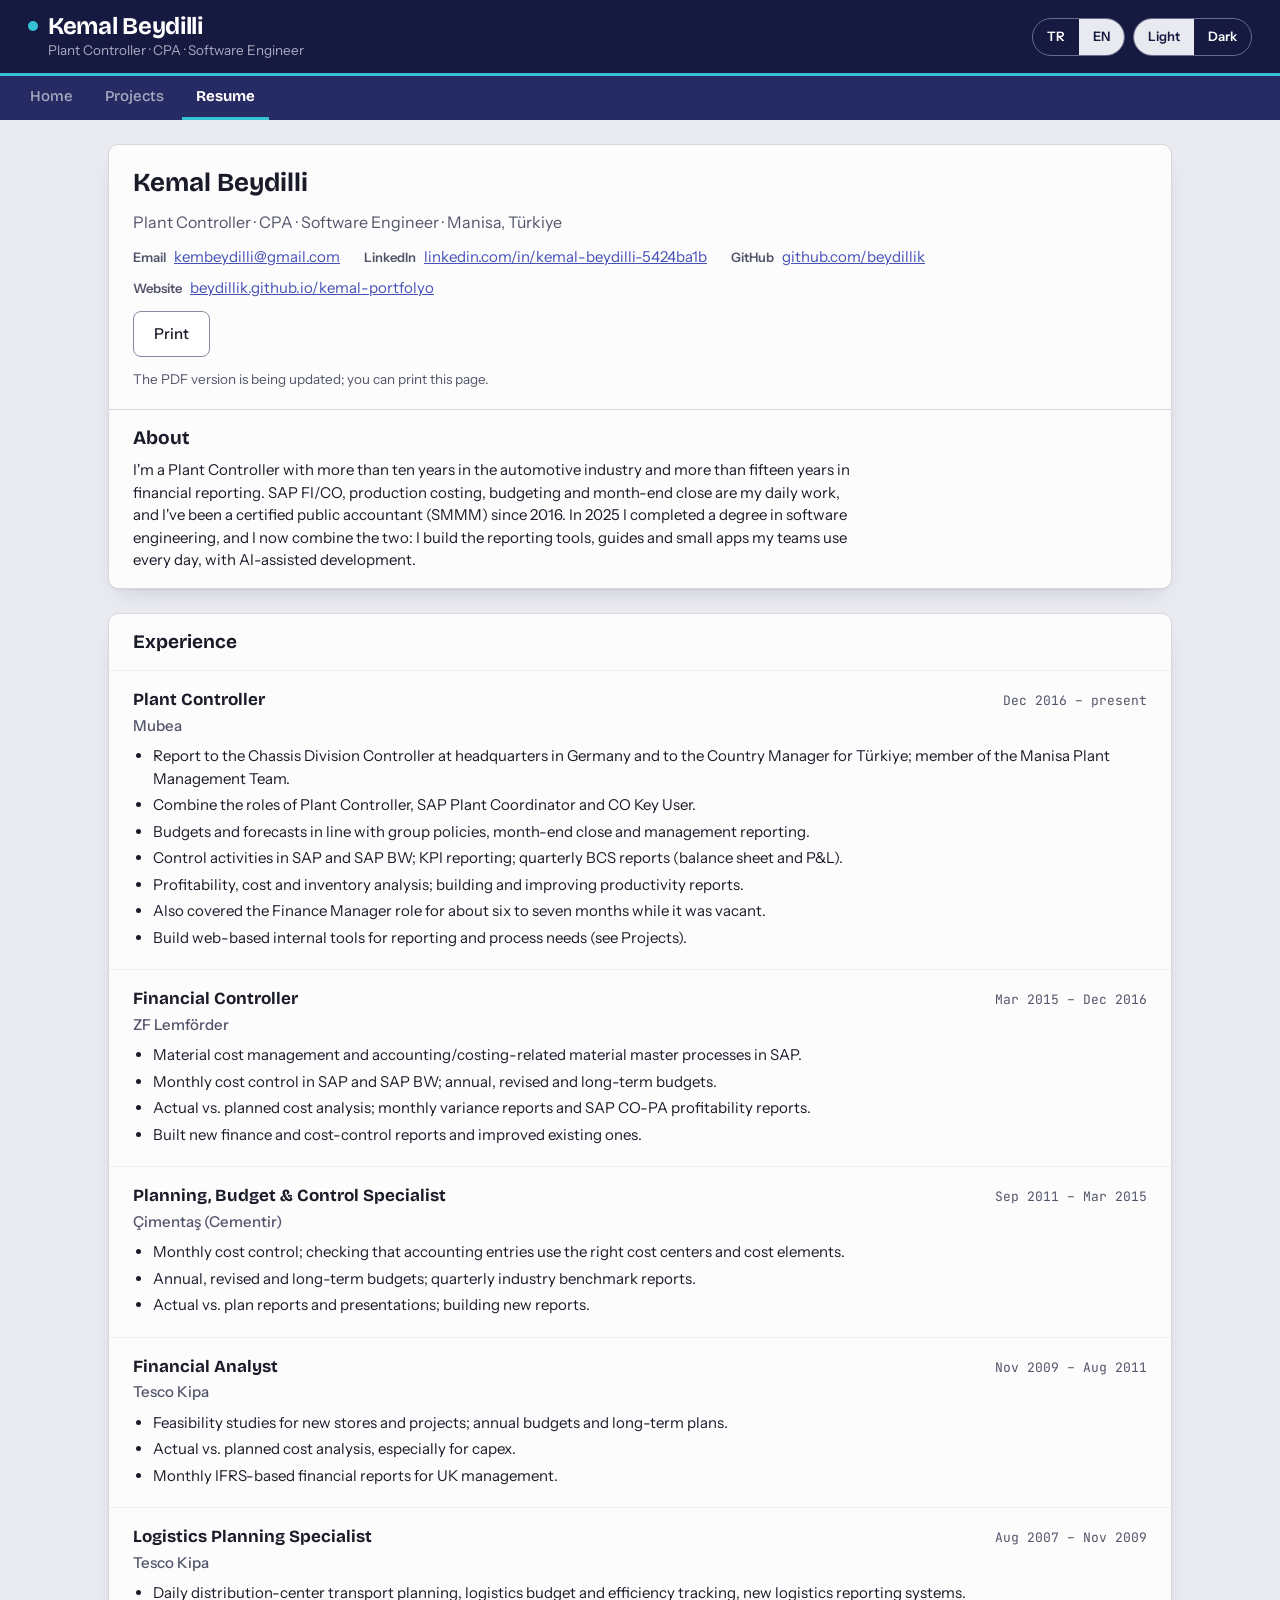
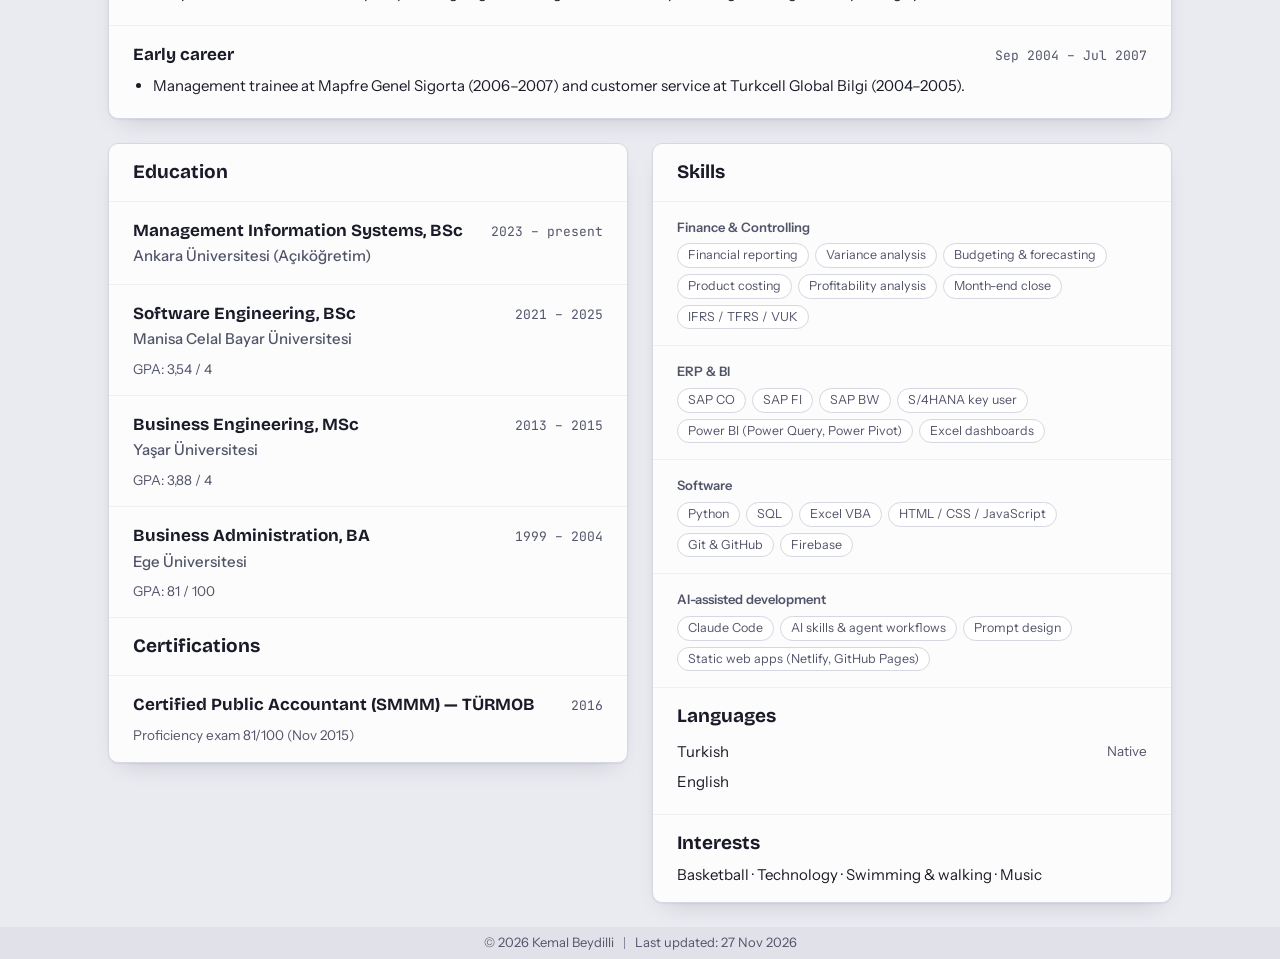
==== ozgecmis.html @ 3cb9cb47 "Varsayılan EN + açık görünüm, özgeçmişe site adresi, Résumé → Resume Co-Authored-By: Claude Opus 5.5" ====
<!doctype html>
<!-- Bant düzeni: tanitim. Palet indigo (AGENTS.md). İçerik data/*.json'dan js/site.js ile gelir; buraya içerik yazılmaz. -->
<html lang="tr" data-palet="indigo">
<head>
<meta charset="utf-8">
<meta name="viewport" content="width=device-width,initial-scale=1">
<title>Kemal Beydilli</title>
<link rel="preconnect" href="https://fonts.googleapis.com">
<link rel="stylesheet" href="https://fonts.googleapis.com/css2?family=Bricolage+Grotesque:wght@500;700&family=Instrument+Sans:wght@400;500;600&family=JetBrains+Mono:wght@400;500&display=swap">
<link rel="stylesheet" href="bant-tema.css">
<link rel="stylesheet" href="bant-temel.css">
<script src="bant-tema.js"></script>
<script>/* Varsayılan açık görünüm: kullanıcı Açık/Koyu seçmediyse sistemin koyu ayarı uygulanmaz (bant-tema.js değiştirilmeden). */
(function(){function acik(){try{if(localStorage.getItem("bant-gorunum"))return}catch(e){}if(window.Bant&&Bant.tema)Bant.tema.uygula(null,"acik")}acik();document.addEventListener("DOMContentLoaded",acik)})();</script>
<script src="js/site.js" defer></script>
<style>
/* Ortak: genişlik, tarih, teknoloji etiketi. Renk yalnızca var(--…) ile. */
.govde{max-width:1120px;margin:0 auto}
.tarih{font-family:var(--font-mono);font-size:13px;color:var(--ink-2);font-variant-numeric:tabular-nums;white-space:nowrap}
.teknoloji{list-style:none;margin:0;padding:0;display:flex;flex-wrap:wrap;gap:6px}
.teknoloji li{font-size:12.5px;padding:2px 10px;border:1px solid var(--line);border-radius:var(--radius-pill);background:var(--box);color:var(--ink-2)}
.bolum-baslik{margin:0;font-family:var(--font-display);font-weight:700;font-size:22px}
.metin{margin:var(--space-2) 0 0;max-width:72ch}
.not{margin:0;font-size:13.5px;color:var(--ink-2)}
#ozgecmis{display:grid;gap:var(--space-5)}
.unvan{margin:0;color:var(--ink-2);font-size:16px}
.is-bas{display:flex;justify-content:space-between;align-items:baseline;gap:var(--space-3);flex-wrap:wrap}
.is h3{margin:0;font-family:var(--font-display);font-weight:700;font-size:17px}
.sirket{margin:2px 0 0;color:var(--ink-2);font-weight:500}
.maddeler{margin:var(--space-2) 0 0;padding-left:20px}
.maddeler li{margin:4px 0}
.is .not{margin-top:var(--space-2)}
.iki-sutun{display:grid;grid-template-columns:repeat(auto-fit,minmax(320px,1fr));gap:var(--space-5);align-items:start}
.iletisim{list-style:none;margin:0;padding:0;display:flex;flex-wrap:wrap;gap:var(--space-2) var(--space-5)}
.iletisim li{display:flex;gap:var(--space-2);align-items:baseline;overflow-wrap:anywhere;min-width:0}
.iletisim .etiket{margin:0}
.zaman{list-style:none;margin:var(--space-2) 0 0;padding:0}
.zaman li{display:flex;justify-content:space-between;gap:var(--space-3);padding:4px 0}
@media (max-width:640px){.iki-sutun{grid-template-columns:1fr}}
@media print{
  .band,.bar,.alt-bant,.eylem,.pdf-not{display:none}
  body{background:var(--card)}
  .govde{padding:0;max-width:none}
  .kart{box-shadow:none;border:0;break-inside:auto}
  .is{break-inside:avoid}
  .iki-sutun{grid-template-columns:1fr 1fr}
  a{color:var(--ink);text-decoration:none}
}
</style>
</head>
<body data-sayfa="ozgecmis">
<header class="band">
  <div><p class="band-ad"><span class="band-nokta"></span><span id="band-ad">Kemal Beydilli</span></p><p class="band-alt" id="band-alt"></p></div>
  <div class="bant-tema" data-bant-tema>
    <div class="bt-seg bt-gor" id="dil-secici" role="group" aria-label="Dil"><button type="button" data-dil="tr" aria-pressed="false">TR</button><button type="button" data-dil="en" aria-pressed="false">EN</button></div>
  </div>
</header>
<nav class="bar" aria-label="Bölümler"><a href="index.html" data-i18n="nav_ana"></a><a href="projeler.html" data-i18n="nav_projeler"></a><a href="ozgecmis.html" aria-current="page" data-i18n="nav_ozgecmis"></a></nav>
<main class="govde">
<noscript><div class="kart kart-bolum"><p>JavaScript is required to show this site. / Bu siteyi göstermek için JavaScript gerekir.</p></div></noscript>
<div id="ozgecmis"></div>
</main>
<footer class="alt-bant" id="alt-bant"></footer>
</body>
</html>
---- bant-tema.css ----
/* bant-tema.css — Bant tasarım sistemi, 10 palet × açık/koyu. Üretilmiş dosya: değerleri tokens.json'dan gelir, elle değiştirme.
 Kullanım: <html data-palet="grafit"> ; görünüm data-theme="acik|koyu" (bant-tema.js yönetir). */
:root{--space-1:4px;--space-2:8px;--space-3:12px;--space-4:16px;--space-5:24px;--space-6:28px;--radius-sm:8px;--radius-md:10px;--radius-pill:999px;--band-h:76px;--bar-h:44px;--footer-h:32px;--control-h:46px;--font-display:"Bricolage Grotesque", "Arial Narrow", sans-serif;--font-sans:"Instrument Sans", "Segoe UI", sans-serif;--font-mono:"JetBrains Mono", Consolas, monospace}
/* Petrol · Açık */
[data-palet="petrol"],:root{--band:#10262b;--band-2:#17363d;--band-ink:#ffffff;--band-ink-2:#b9d3d7;--band-line:#5c7e84;--band-on:#e4eeee;--accent:#e8704a;--paper:#edf1f1;--card:#fbfcfc;--box:#ffffff;--code-bg:#f3f6f6;--line:#d3dcdc;--line-2:#e6ecec;--line-3:#899596;--ink:#152124;--ink-2:#4f5f63;--fill:#17515b;--on-fill:#ffffff;--code-ink:#17515b;--link:#177888;--tint:#e1eaea;--selected:#e3eeef;--footer:#e2e8e8;--bad:#a93a1b;--bad-bg:#fbe7de;--ok:#1f7a54;--ok-bg:#e0f2ea;--chart-1:#00969a;--chart-2:#d15227;--chart-3:#284eb5;--chart-4:#c79600;--chart-5:#9c3b96;--shadow-card:0 1px 2px rgba(16,38,43,0.06), 0 10px 24px -14px rgba(16,38,43,0.25);color-scheme:light}
/* Petrol · Koyu */
[data-palet="petrol"][data-theme="koyu"],:root:not([data-palet])[data-theme="koyu"]{--band:#10262b;--band-2:#17363d;--band-ink:#ffffff;--band-ink-2:#b9d3d7;--band-line:#5c7e84;--band-on:#e4eeee;--accent:#e8704a;--paper:#081215;--card:#101d21;--box:#172a2f;--code-bg:#0c171a;--line:#25393f;--line-2:#1c2e33;--line-3:#5c757c;--ink:#e6eeee;--ink-2:#9fb1b5;--fill:#1f6f7c;--on-fill:#ffffff;--code-ink:#8fd3de;--link:#6cc5d3;--tint:#1a3035;--selected:#18323a;--footer:#0c181b;--bad:#f0957a;--bad-bg:rgba(240,149,122,0.16);--ok:#5cc596;--ok-bg:rgba(92,197,150,0.16);--chart-1:#0098a4;--chart-2:#db633c;--chart-3:#456ed1;--chart-4:#b88a00;--chart-5:#ad51a7;--shadow-card:none;color-scheme:dark}
/* Mavi · Açık */
[data-palet="mavi"]{--band:#0d2c47;--band-2:#134a73;--band-ink:#ffffff;--band-ink-2:#bcd3e6;--band-line:#5e86a6;--band-on:#e3ecf5;--accent:#e8704a;--paper:#eaeef3;--card:#fbfcfd;--box:#ffffff;--code-bg:#f1f4f8;--line:#d5dce5;--line-2:#edf0f4;--line-3:#89949f;--ink:#16212c;--ink-2:#51606f;--fill:#0f4670;--on-fill:#ffffff;--code-ink:#0f4670;--link:#1c6fa6;--tint:#e3eaf2;--selected:#e4eef7;--footer:#e1e6ec;--bad:#a93a1b;--bad-bg:#fbe7de;--ok:#1f7a54;--ok-bg:#e0f2ea;--chart-1:#0060a6;--chart-2:#902a00;--chart-3:#9d6fe3;--chart-4:#9a7300;--chart-5:#d773d0;--shadow-card:0 1px 2px rgba(13,44,71,0.06), 0 10px 24px -14px rgba(13,44,71,0.25);color-scheme:light}
/* Mavi · Koyu */
[data-palet="mavi"][data-theme="koyu"]{--band:#0d2c47;--band-2:#134a73;--band-ink:#ffffff;--band-ink-2:#bcd3e6;--band-line:#5e86a6;--band-on:#e3ecf5;--accent:#e8704a;--paper:#070d18;--card:#101a2b;--box:#182740;--code-bg:#0b1422;--line:#223349;--line-2:#1a283b;--line-3:#5e738f;--ink:#e8edf5;--ink-2:#a3b1c2;--fill:#1f6397;--on-fill:#ffffff;--code-ink:#9cc8ee;--link:#7dbdeb;--tint:#1b2b42;--selected:#1c3150;--footer:#0b1320;--bad:#f0957a;--bad-bg:rgba(240,149,122,0.16);--ok:#5cc596;--ok-bg:rgba(92,197,150,0.16);--chart-1:#1a83db;--chart-2:#db633c;--chart-3:#8459c3;--chart-4:#856300;--chart-5:#ca6dc3;--shadow-card:none;color-scheme:dark}
/* Grafit · Açık */
[data-palet="grafit"]{--band:#1c2024;--band-2:#292f34;--band-ink:#ffffff;--band-ink-2:#c5cacf;--band-line:#6e757b;--band-on:#e6e8ea;--accent:#d4a23a;--paper:#eff0f1;--card:#fcfcfc;--box:#ffffff;--code-bg:#f5f5f6;--line:#d8dadc;--line-2:#e9ebec;--line-3:#909295;--ink:#1d1f21;--ink-2:#595c5f;--fill:#3f4a54;--on-fill:#ffffff;--code-ink:#374b5d;--link:#586c80;--tint:#e6e8ea;--selected:#e9ecee;--footer:#e5e7e8;--bad:#a93a1b;--bad-bg:#fbe7de;--ok:#1f7a54;--ok-bg:#e0f2ea;--chart-1:#0051a0;--chart-2:#b48300;--chart-3:#753ba8;--chart-4:#00b7a8;--chart-5:#af4da9;--shadow-card:0 1px 2px rgba(28,32,36,0.06), 0 10px 24px -14px rgba(28,32,36,0.25);color-scheme:light}
/* Grafit · Koyu */
[data-palet="grafit"][data-theme="koyu"]{--band:#1c2024;--band-2:#292f34;--band-ink:#ffffff;--band-ink-2:#c5cacf;--band-line:#6e757b;--band-on:#e6e8ea;--accent:#d4a23a;--paper:#0e1012;--card:#181b1e;--box:#23272b;--code-bg:#131517;--line:#32363a;--line-2:#282b2f;--line-3:#6c7176;--ink:#ebecee;--ink-2:#aaaeb1;--fill:#5a6570;--on-fill:#ffffff;--code-ink:#b2c9df;--link:#a2b8ce;--tint:#282d31;--selected:#292e33;--footer:#141618;--bad:#f0957a;--bad-bg:rgba(240,149,122,0.16);--ok:#5cc596;--ok-bg:rgba(92,197,150,0.16);--chart-1:#408dea;--chart-2:#966c00;--chart-3:#9763cc;--chart-4:#00ac9f;--chart-5:#993f94;--shadow-card:none;color-scheme:dark}
/* Zeytin · Açık */
[data-palet="zeytin"]{--band:#232b1c;--band-2:#303b26;--band-ink:#ffffff;--band-ink-2:#cfd9c6;--band-line:#76836b;--band-on:#f1f5ee;--accent:#d9893b;--paper:#eff1ee;--card:#fcfcfb;--box:#ffffff;--code-bg:#f5f6f4;--line:#d8dbd5;--line-2:#e9ece7;--line-3:#8f948c;--ink:#1c2118;--ink-2:#585e52;--fill:#3d4f2d;--on-fill:#ffffff;--code-ink:#3d4f2d;--link:#58743e;--tint:#e6e9e3;--selected:#e9ede5;--footer:#e5e8e3;--bad:#a93a1b;--bad-bg:#fbe7de;--ok:#1f7a54;--ok-bg:#e0f2ea;--chart-1:#405e00;--chart-2:#b16500;--chart-3:#005bb4;--chart-4:#c360bc;--chart-5:#00b7a8;--shadow-card:0 1px 2px rgba(35,43,28,0.06), 0 10px 24px -14px rgba(35,43,28,0.25);color-scheme:light}
/* Zeytin · Koyu */
[data-palet="zeytin"][data-theme="koyu"]{--band:#232b1c;--band-2:#303b26;--band-ink:#ffffff;--band-ink-2:#cfd9c6;--band-line:#76836b;--band-on:#f1f5ee;--accent:#d9893b;--paper:#0e120a;--card:#181d13;--box:#22291c;--code-bg:#12170f;--line:#31382a;--line-2:#262d21;--line-3:#697361;--ink:#eaede8;--ink-2:#a9b0a3;--fill:#546c3e;--on-fill:#ffffff;--code-ink:#b6d0a1;--link:#a2c187;--tint:#272f20;--selected:#28311f;--footer:#13180f;--bad:#f0957a;--bad-bg:rgba(240,149,122,0.16);--ok:#5cc596;--ok-bg:rgba(92,197,150,0.16);--chart-1:#6f9d17;--chart-2:#995600;--chart-3:#3280dd;--chart-4:#a64ba0;--chart-5:#00ac9f;--shadow-card:none;color-scheme:dark}
/* Mürdüm · Açık */
[data-palet="murdum"]{--band:#2b1e33;--band-2:#3b2c45;--band-ink:#ffffff;--band-ink-2:#d8cae1;--band-line:#83718f;--band-on:#f1ecf5;--accent:#3fb8a4;--paper:#f1eff3;--card:#fcfcfc;--box:#ffffff;--code-bg:#f6f5f7;--line:#ddd8e0;--line-2:#ece9ef;--line-3:#968f9b;--ink:#221c26;--ink-2:#615867;--fill:#563c66;--on-fill:#ffffff;--code-ink:#563c66;--link:#7e5696;--tint:#ebe6ee;--selected:#efe9f3;--footer:#e8e5eb;--bad:#a93a1b;--bad-bg:#fbe7de;--ok:#1f7a54;--ok-bg:#e0f2ea;--chart-1:#833ea7;--chart-2:#00b19b;--chart-3:#b36300;--chart-4:#0053a5;--chart-5:#b08000;--shadow-card:0 1px 2px rgba(43,30,51,0.06), 0 10px 24px -14px rgba(43,30,51,0.25);color-scheme:light}
/* Mürdüm · Koyu */
[data-palet="murdum"][data-theme="koyu"]{--band:#2b1e33;--band-2:#3b2c45;--band-ink:#ffffff;--band-ink-2:#d8cae1;--band-line:#83718f;--band-on:#f1ecf5;--accent:#3fb8a4;--paper:#130e17;--card:#1f1723;--box:#2c2232;--code-bg:#18121c;--line:#3b3042;--line-2:#302636;--line-3:#796b81;--ink:#efeaf1;--ink-2:#b3a9ba;--fill:#76528b;--on-fill:#ffffff;--code-ink:#d9b6ef;--link:#cda1e8;--tint:#322739;--selected:#35273e;--footer:#19131d;--bad:#f0957a;--bad-bg:rgba(240,149,122,0.16);--ok:#5cc596;--ok-bg:rgba(92,197,150,0.16);--chart-1:#a05fc4;--chart-2:#00ad98;--chart-3:#9e5700;--chart-4:#408dea;--chart-5:#9a6f00;--shadow-card:none;color-scheme:dark}
/* Çelik · Açık */
[data-palet="celik"]{--band:#1a242c;--band-2:#2b3a46;--band-ink:#ffffff;--band-ink-2:#aab0b5;--band-line:#6b757e;--band-on:#eaebec;--accent:#f07a2a;--paper:#ebeeef;--card:#fcfcfc;--box:#ffffff;--code-bg:#f5f6f6;--line:#d8dcdf;--line-2:#f0f1f2;--line-3:#899299;--ink:#1c2226;--ink-2:#566066;--fill:#34505f;--on-fill:#ffffff;--code-ink:#34505f;--link:#2f6c8c;--tint:#e5e9eb;--selected:#eaeef1;--footer:#e1e5e7;--bad:#a93a1b;--bad-bg:#fbe7de;--ok:#1f7a54;--ok-bg:#e0f2ea;--chart-1:#2f6c8c;--chart-2:#e27327;--chart-3:#9c3b96;--chart-4:#405e00;--chart-5:#284eb5;--shadow-card:0 1px 2px rgba(26,36,44,0.06), 0 10px 24px -14px rgba(26,36,44,0.25);color-scheme:light}
/* Çelik · Koyu */
[data-palet="celik"][data-theme="koyu"]{--band:#1a242c;--band-2:#2b3a46;--band-ink:#ffffff;--band-ink-2:#aab0b5;--band-line:#6b757e;--band-on:#eaebec;--accent:#f07a2a;--paper:#0c1013;--card:#171e23;--box:#242d33;--code-bg:#11161a;--line:#323c43;--line-2:#242d32;--line-3:#5f6b73;--ink:#ebeef0;--ink-2:#9ba5ab;--fill:#325b71;--on-fill:#ffffff;--code-ink:#a1bdcb;--link:#82a7ba;--tint:#272f35;--selected:#34424b;--footer:#101519;--bad:#f0957a;--bad-bg:rgba(240,149,122,0.16);--ok:#5cc596;--ok-bg:rgba(92,197,150,0.16);--chart-1:#82a7ba;--chart-2:#f07a2a;--chart-3:#ad51a7;--chart-4:#6f9d17;--chart-5:#456ed1;--shadow-card:none;color-scheme:dark}
/* Bordo · Açık */
[data-palet="bordo"]{--band:#2e0f19;--band-2:#4e1c2b;--band-ink:#ffffff;--band-ink-2:#b8a4aa;--band-line:#83606b;--band-on:#ede8ea;--accent:#d6a845;--paper:#f0ebec;--card:#fcfcfc;--box:#ffffff;--code-bg:#f7f5f5;--line:#dfd7d9;--line-2:#f2f0f0;--line-3:#9d8b8f;--ink:#271c1e;--ink-2:#68555a;--fill:#6b2338;--on-fill:#ffffff;--code-ink:#6b2338;--link:#9a3150;--tint:#ece5e6;--selected:#f1e9eb;--footer:#e8e1e3;--bad:#a93a1b;--bad-bg:#fbe7de;--ok:#1f7a54;--ok-bg:#e0f2ea;--chart-1:#9a3150;--chart-2:#b48d3a;--chart-3:#284eb5;--chart-4:#9c3b96;--chart-5:#00969a;--shadow-card:0 1px 2px rgba(46,15,25,0.06), 0 10px 24px -14px rgba(46,15,25,0.25);color-scheme:light}
/* Bordo · Koyu */
[data-palet="bordo"][data-theme="koyu"]{--band:#2e0f19;--band-2:#4e1c2b;--band-ink:#ffffff;--band-ink-2:#b8a4aa;--band-line:#83606b;--band-on:#ede8ea;--accent:#d6a845;--paper:#140b0d;--card:#25161a;--box:#352126;--code-bg:#1b1013;--line:#453035;--line-2:#342227;--line-3:#796065;--ink:#f0eaec;--ink-2:#ae989e;--fill:#7e2942;--on-fill:#ffffff;--code-ink:#d2a2b0;--link:#c28396;--tint:#372429;--selected:#4f3138;--footer:#1a0f11;--bad:#f0957a;--bad-bg:rgba(240,149,122,0.16);--ok:#5cc596;--ok-bg:rgba(92,197,150,0.16);--chart-1:#c28396;--chart-2:#d6a845;--chart-3:#456ed1;--chart-4:#ad51a7;--chart-5:#0098a4;--shadow-card:none;color-scheme:dark}
/* Orman · Açık */
[data-palet="orman"]{--band:#0d2620;--band-2:#163d33;--band-ink:#ffffff;--band-ink-2:#a2b1ad;--band-line:#5c7770;--band-on:#e8eceb;--accent:#dd8f55;--paper:#ebefee;--card:#fcfcfc;--box:#ffffff;--code-bg:#f5f7f6;--line:#d8dfdd;--line-2:#f0f2f1;--line-3:#869691;--ink:#1c2623;--ink-2:#566761;--fill:#1d5a4a;--on-fill:#ffffff;--code-ink:#1d5a4a;--link:#1f7a62;--tint:#e5ebe9;--selected:#e9f1ee;--footer:#e1e7e5;--bad:#a93a1b;--bad-bg:#fbe7de;--ok:#1f7a54;--ok-bg:#e0f2ea;--chart-1:#1f7a62;--chart-2:#c7814c;--chart-3:#284eb5;--chart-4:#9c3b96;--chart-5:#405e00;--shadow-card:0 1px 2px rgba(13,38,32,0.06), 0 10px 24px -14px rgba(13,38,32,0.25);color-scheme:light}
/* Orman · Koyu */
[data-palet="orman"][data-theme="koyu"]{--band:#0d2620;--band-2:#163d33;--band-ink:#ffffff;--band-ink-2:#a2b1ad;--band-line:#5c7770;--band-on:#e8eceb;--accent:#dd8f55;--paper:#0a1411;--card:#152620;--box:#20362f;--code-bg:#101c18;--line:#2f463e;--line-2:#22352f;--line-3:#58746b;--ink:#eaf0ee;--ink-2:#98afa7;--fill:#1e6754;--on-fill:#ffffff;--code-ink:#9ac3b8;--link:#79afa1;--tint:#243831;--selected:#305045;--footer:#0e1b16;--bad:#f0957a;--bad-bg:rgba(240,149,122,0.16);--ok:#5cc596;--ok-bg:rgba(92,197,150,0.16);--chart-1:#79afa1;--chart-2:#dd8f55;--chart-3:#456ed1;--chart-4:#ad51a7;--chart-5:#6f9d17;--shadow-card:none;color-scheme:dark}
/* İndigo · Açık */
[data-palet="indigo"]{--band:#161a40;--band-2:#262c63;--band-ink:#ffffff;--band-ink-2:#a8abc1;--band-line:#676b92;--band-on:#e9eaef;--accent:#36c2d4;--paper:#eaebf0;--card:#fcfcfc;--box:#ffffff;--code-bg:#f5f5f7;--line:#d6d7e0;--line-2:#eff0f3;--line-3:#888b9f;--ink:#1a1b28;--ink-2:#52556a;--fill:#343c8a;--on-fill:#ffffff;--code-ink:#343c8a;--link:#4651b8;--tint:#e4e4ed;--selected:#e8e9f2;--footer:#e0e1e9;--bad:#a93a1b;--bad-bg:#fbe7de;--ok:#1f7a54;--ok-bg:#e0f2ea;--chart-1:#4651b8;--chart-2:#2c9fae;--chart-3:#b78a00;--chart-4:#9c3b96;--chart-5:#d15227;--shadow-card:0 1px 2px rgba(22,26,64,0.06), 0 10px 24px -14px rgba(22,26,64,0.25);color-scheme:light}
/* İndigo · Koyu */
[data-palet="indigo"][data-theme="koyu"]{--band:#161a40;--band-2:#262c63;--band-ink:#ffffff;--band-ink-2:#a8abc1;--band-line:#676b92;--band-on:#e9eaef;--accent:#36c2d4;--paper:#090a16;--card:#131528;--box:#1e2039;--code-bg:#0e101d;--line:#2c2f49;--line-2:#1f2237;--line-3:#5e6280;--ink:#e9eaf1;--ink-2:#9598b2;--fill:#3b449c;--on-fill:#ffffff;--code-ink:#acb1df;--link:#9097d4;--tint:#21243b;--selected:#2c3054;--footer:#0d0e1c;--bad:#f0957a;--bad-bg:rgba(240,149,122,0.16);--ok:#5cc596;--ok-bg:rgba(92,197,150,0.16);--chart-1:#9097d4;--chart-2:#36c2d4;--chart-3:#b88a00;--chart-4:#ad51a7;--chart-5:#6f9d17;--shadow-card:none;color-scheme:dark}
/* Toprak · Açık */
[data-palet="toprak"]{--band:#2a1d15;--band-2:#45311f;--band-ink:#ffffff;--band-ink-2:#b5ada5;--band-line:#7d6f62;--band-on:#eceae9;--accent:#4fb3a3;--paper:#f0edeb;--card:#fcfcfc;--box:#ffffff;--code-bg:#f7f6f5;--line:#dfdbd7;--line-2:#f2f1f0;--line-3:#9a9088;--ink:#27211c;--ink-2:#685e55;--fill:#6a4a30;--on-fill:#ffffff;--code-ink:#6a4a30;--link:#8a5a32;--tint:#ece8e5;--selected:#f1ede9;--footer:#e8e4e1;--bad:#a93a1b;--bad-bg:#fbe7de;--ok:#1f7a54;--ok-bg:#e0f2ea;--chart-1:#8a5a32;--chart-2:#47a193;--chart-3:#284eb5;--chart-4:#9c3b96;--chart-5:#405e00;--shadow-card:0 1px 2px rgba(42,29,21,0.06), 0 10px 24px -14px rgba(42,29,21,0.25);color-scheme:light}
/* Toprak · Koyu */
[data-palet="toprak"][data-theme="koyu"]{--band:#2a1d15;--band-2:#45311f;--band-ink:#ffffff;--band-ink-2:#b5ada5;--band-line:#7d6f62;--band-on:#eceae9;--accent:#4fb3a3;--paper:#130f0b;--card:#241d17;--box:#342b23;--code-bg:#1a1511;--line:#443a32;--line-2:#332b24;--line-3:#74685e;--ink:#f0edea;--ink-2:#aca39a;--fill:#775031;--on-fill:#ffffff;--code-ink:#cab5a3;--link:#b99c84;--tint:#362d26;--selected:#4c3f33;--footer:#19140f;--bad:#f0957a;--bad-bg:rgba(240,149,122,0.16);--ok:#5cc596;--ok-bg:rgba(92,197,150,0.16);--chart-1:#b99c84;--chart-2:#4fb3a3;--chart-3:#456ed1;--chart-4:#ad51a7;--chart-5:#6f9d17;--shadow-card:none;color-scheme:dark}
/* TemaSecici: bandın sağındaki hap düğmeler */
.bant-tema{display:flex;align-items:center;gap:var(--space-2,8px);flex-wrap:wrap}
.bant-tema .bt-seg{display:flex;align-items:center;border:1px solid var(--band-line);border-radius:var(--radius-pill,999px);overflow:hidden}
.bant-tema button{font:inherit;cursor:pointer;margin:0;border:0;background:transparent;color:var(--band-ink)}
.bant-tema .bt-gor button{min-height:36px;padding:0 14px;font-size:13px;font-weight:600}
.bant-tema .bt-gor button[aria-pressed="true"]{background:var(--band-on);color:var(--band)}
.bant-tema .bt-pal{padding:0 4px}
.bant-tema .bt-pal button{width:32px;height:36px;display:grid;place-items:center;padding:0}
.bant-tema .bt-pal button span{width:16px;height:16px;border-radius:50%;box-shadow:0 0 0 2px transparent;transition:box-shadow .12s}
.bant-tema .bt-pal button[aria-checked="true"] span{box-shadow:0 0 0 2px var(--band),0 0 0 4px var(--band-ink)}
.bant-tema button:focus-visible{outline:2px solid var(--band-ink);outline-offset:-3px;border-radius:999px}
@media (max-width:560px){.bant-tema .bt-gor button{padding:0 10px}.bant-tema .bt-pal button{width:28px}}
@media (prefers-reduced-motion:reduce){.bant-tema .bt-pal button span{transition:none}}
---- bant-temel.css ----
/* bant-temel.css — Bant iskeleti ve ortak bileşenler. Renkler bant-tema.css'ten gelir; burada sabit renk yok. */
*,*::before,*::after{box-sizing:border-box}
html,body{margin:0}
body{background:var(--paper);color:var(--ink);font-family:var(--font-sans);font-size:15px;line-height:1.5;min-height:100vh;display:flex;flex-direction:column}
button,input,select,textarea{font:inherit;color:inherit}
a{color:var(--link)}
:focus-visible{outline:2px solid var(--link);outline-offset:2px}

/* Üst bant */
.band{min-height:var(--band-h);display:flex;align-items:center;justify-content:space-between;gap:var(--space-4);flex-wrap:wrap;padding:10px var(--space-6);background:var(--band);border-bottom:3px solid var(--accent);color:var(--band-ink)}
.band-ad{display:flex;align-items:center;gap:10px;margin:0;font-family:var(--font-display);font-weight:700;font-size:24px;line-height:1.15;letter-spacing:-.3px}
.band-nokta{width:10px;height:10px;border-radius:50%;background:var(--accent);flex:none}
.band-alt{margin:0;font-size:13.5px;color:var(--band-ink-2);padding-left:20px}

/* Bölüm çubuğu */
.bar{min-height:var(--bar-h);display:flex;gap:var(--space-1);padding:0 var(--space-4);background:var(--band-2);font-family:var(--font-display);font-weight:500;overflow-x:auto}
.bar a,.bar button{display:flex;align-items:center;padding:0 14px;color:var(--band-ink-2);text-decoration:none;background:none;border:0;border-bottom:3px solid transparent;cursor:pointer;white-space:nowrap}
.bar [aria-current="page"],.bar [aria-selected="true"]{color:var(--band-ink);font-weight:700;border-bottom-color:var(--accent)}
.bar :focus-visible{outline-color:var(--band-ink);outline-offset:-4px}

/* Gövde ve alt bant */
.govde{flex:1;width:100%;padding:var(--space-5) var(--space-6);display:grid;gap:var(--space-5);align-content:start}
.alt-bant{min-height:var(--footer-h);display:flex;align-items:center;justify-content:center;gap:10px;flex-wrap:wrap;padding:4px var(--space-4);background:var(--footer);color:var(--ink-2);font-size:13px}
.alt-bant .ayrac{width:1px;height:12px;background:var(--line-3)}

/* Kart */
.kart{background:var(--card);border:1px solid var(--line);border-radius:var(--radius-md);box-shadow:var(--shadow-card);min-width:0}
.kart-bas{display:flex;flex-direction:column;gap:var(--space-3);padding:22px var(--space-5) 20px;border-bottom:1px solid var(--line)}
.kart-bolum{padding:var(--space-4) var(--space-5);border-bottom:1px solid var(--line-2)}
.kart-bolum:last-child{border-bottom:0}
.kart h1,.kart h2.baslik{margin:0;font-family:var(--font-display);font-weight:700;font-size:26px;line-height:1.2}
.etiket{margin:0 0 6px;font-size:13px;font-weight:600;color:var(--ink-2)}
.panel-baslik{margin:0;font-family:var(--font-display);font-weight:700;font-size:19px;line-height:1.3}

/* Rozet ve çip */
.rozetler,.cipler{display:flex;gap:var(--space-2);flex-wrap:wrap}
.rozet{font-size:12.5px;font-weight:600;border-radius:var(--radius-pill);padding:2px 11px;background:var(--tint);color:var(--code-ink)}
.rozet.kotu{background:var(--bad-bg);color:var(--bad)}
.rozet.iyi{background:var(--ok-bg);color:var(--ok)}
.cip{min-height:36px;padding:0 14px;border-radius:var(--radius-pill);border:1px solid var(--line-3);background:var(--box);color:var(--ink);font-size:13.5px;cursor:pointer}
.cip[aria-pressed="true"]{background:var(--fill);border-color:var(--fill);color:var(--on-fill);font-weight:600}

/* Rakam kutusu */
.rakamlar{display:flex;gap:var(--space-3);flex-wrap:wrap}
.rakam{min-width:110px;padding:10px 16px;border:1px solid var(--line-3);border-radius:var(--radius-sm);background:var(--box)}
.rakam.ana{border:1.5px solid var(--ink)}
.rakam small{display:block;font-size:12.5px;color:var(--ink-2)}
.rakam b{font-family:var(--font-mono);font-weight:500;font-size:22px;font-variant-numeric:tabular-nums}
.eksi{color:var(--bad);font-weight:600}
.arti{color:var(--ok);font-weight:600}

/* Düğme */
.eylem{display:flex;gap:var(--space-3);flex-wrap:wrap;align-items:center}
.dugme{min-height:var(--control-h);padding:0 20px;border-radius:var(--radius-sm);border:1px solid var(--line-3);background:var(--box);color:var(--ink);font-weight:500;cursor:pointer;text-decoration:none;display:inline-flex;align-items:center}
.dugme.birincil{border-color:var(--fill);background:var(--fill);color:var(--on-fill);font-weight:600}
.dugme:disabled{color:var(--ink-2);background:var(--card);cursor:default}

/* Metin alanı */
.alan{width:100%;min-height:var(--control-h);padding:10px 14px;border:1px solid var(--line-3);border-radius:var(--radius-sm);background:var(--box);color:var(--ink);font-size:16px;line-height:1.6}
textarea.alan{min-height:140px;resize:vertical}
.cikti{font-family:var(--font-mono);font-size:13.5px;line-height:1.75;background:var(--code-bg);border:1px solid var(--line);border-radius:var(--radius-sm);padding:14px 16px;white-space:pre-wrap;margin:0}

/* Tablo */
.tablo-kap{overflow-x:auto;border:1px solid var(--line-3);border-radius:var(--radius-sm)}
table.tablo{width:100%;border-collapse:collapse;font-size:14px}
.tablo th{background:var(--tint);color:var(--ink-2);font-size:12.5px;font-weight:600;text-align:left;padding:8px 12px}
.tablo td{padding:8px 12px;border-top:1px solid var(--line-2);background:var(--box)}
.tablo .sayi{text-align:right;font-family:var(--font-mono);font-variant-numeric:tabular-nums}

/* Liste (sol panel) */
.liste{list-style:none;margin:0;padding:0}
.liste li{border-bottom:1px solid var(--line-2)}
.liste li:last-child{border-bottom:0}
.liste a,.liste button{display:flex;justify-content:space-between;gap:var(--space-3);width:100%;padding:10px var(--space-4);background:none;border:0;text-align:left;color:var(--ink);text-decoration:none;cursor:pointer}
.liste [aria-current="true"]{background:var(--selected);box-shadow:inset 4px 0 0 var(--accent);font-weight:600}
.liste code{font-family:var(--font-mono);font-size:13px;color:var(--code-ink)}

@media (max-width:640px){.band,.govde{padding-left:16px;padding-right:16px}.band-alt{display:none}}
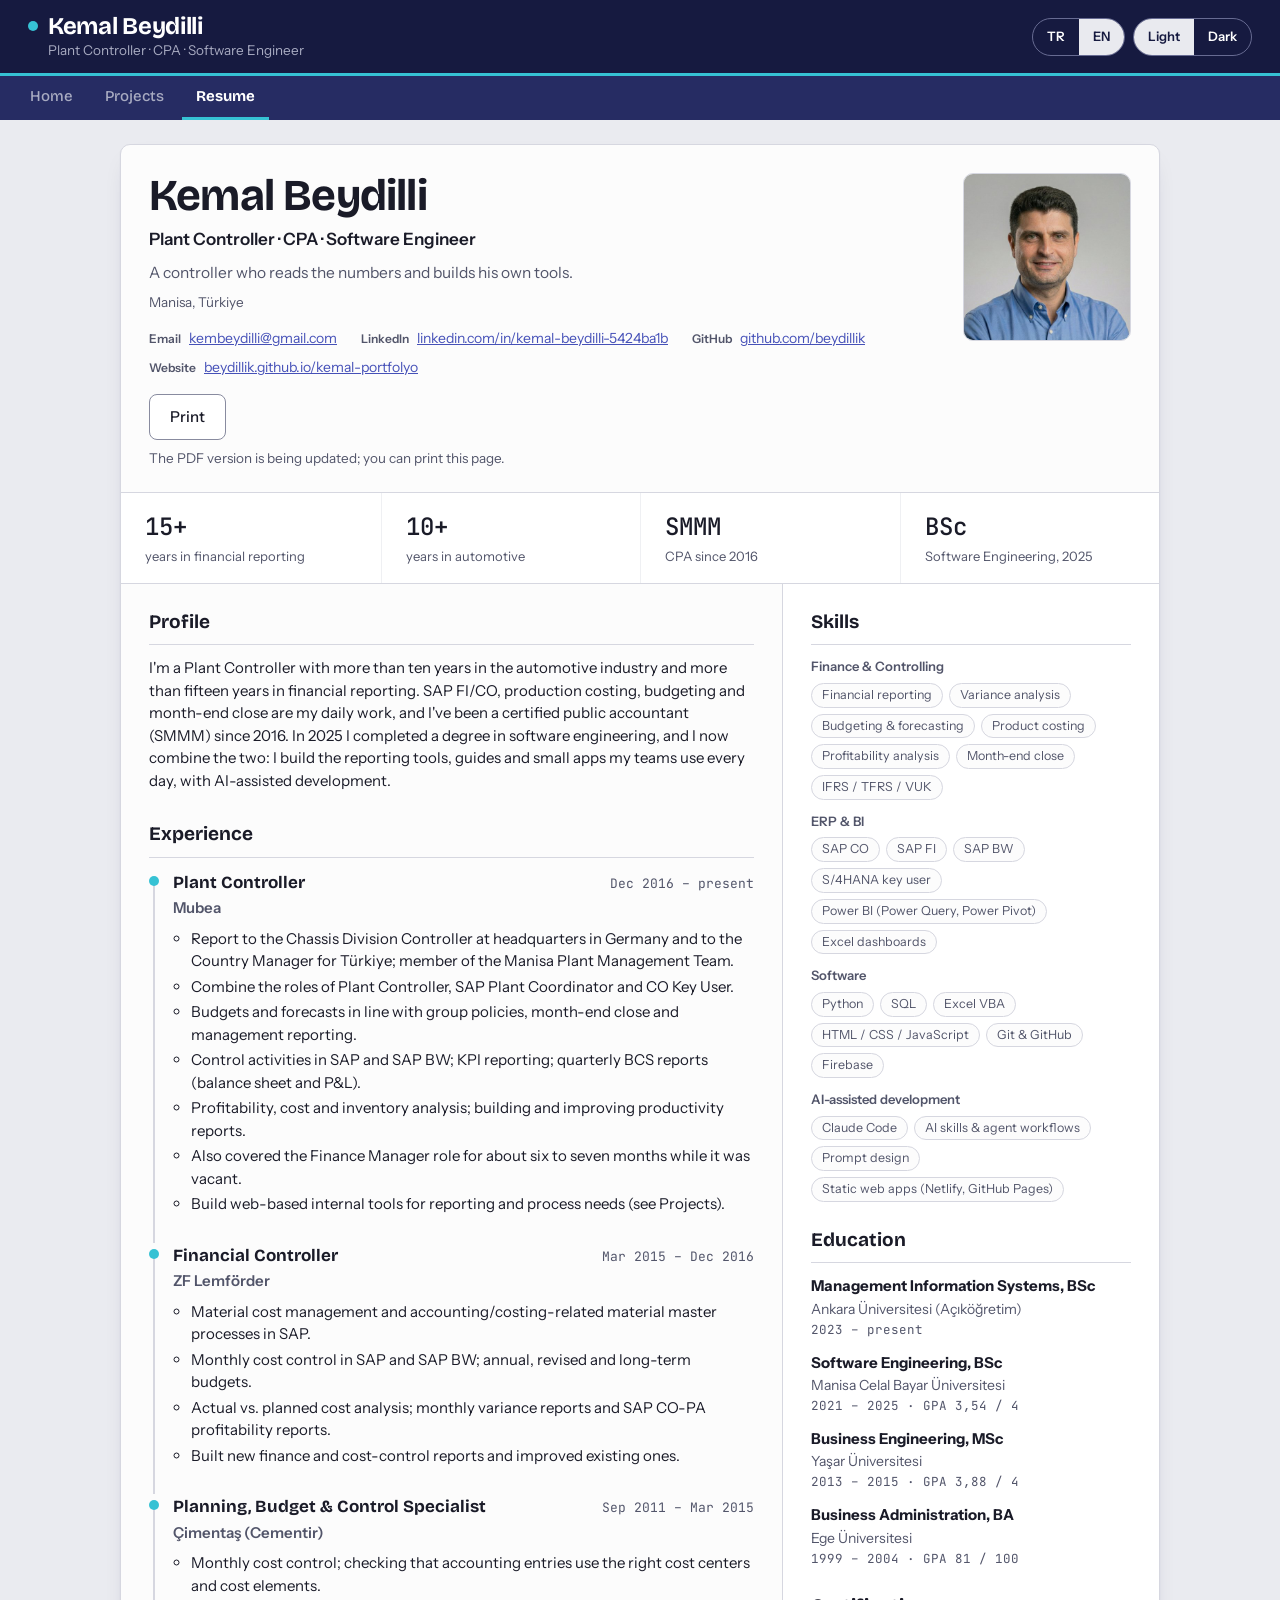
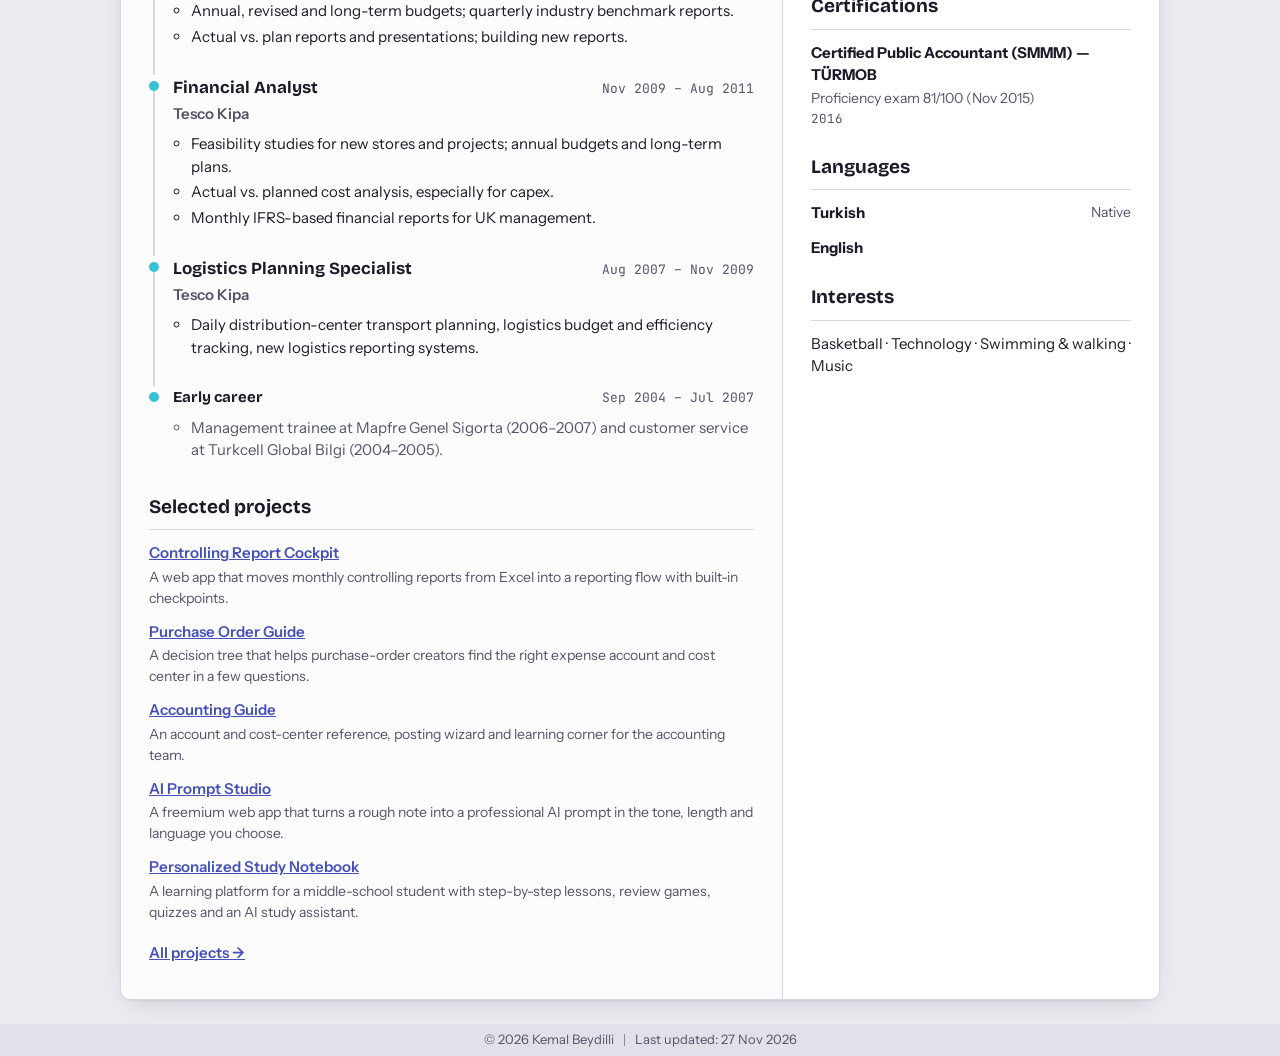
==== commit e3a98196: "Özgeçmiş yeniden tasarım + fotoğraf, 4 onaylı link, 6 proje kaldırıldı - ozgecmis.html: iki sütunlu " ====
--- a/ozgecmis.html
+++ b/ozgecmis.html
@@ -22,28 +22,85 @@
 .bolum-baslik{margin:0;font-family:var(--font-display);font-weight:700;font-size:22px}
 .metin{margin:var(--space-2) 0 0;max-width:72ch}
 .not{margin:0;font-size:13.5px;color:var(--ink-2)}
-#ozgecmis{display:grid;gap:var(--space-5)}
-.unvan{margin:0;color:var(--ink-2);font-size:16px}
+#ozgecmis{max-width:1040px;width:100%;margin:0 auto}
+.cv{overflow:hidden}
+.cv-ust{display:grid;grid-template-columns:1fr auto;gap:var(--space-5);align-items:start;padding:var(--space-6) var(--space-6) var(--space-5)}
+.cv-kimlik{display:flex;flex-direction:column;gap:var(--space-2);min-width:0}
+.cv-kimlik h1{margin:0;font-family:var(--font-display);font-weight:700;font-size:clamp(30px,5vw,44px);line-height:1.05;letter-spacing:-.8px}
+.cv-unvan{margin:0;font-size:17px;font-weight:600;color:var(--ink)}
+.cv-slogan{margin:0;color:var(--ink-2);font-size:15.5px;max-width:52ch}
+.cv-konum{margin:0;font-size:13.5px;color:var(--ink-2)}
+.cv-kimlik .eylem{margin-top:var(--space-2)}
+.cv-foto{width:168px;height:168px;object-fit:cover;border-radius:var(--radius-md);border:1px solid var(--line);background:var(--box);display:block}
+.cv-iletisim .iletisim{list-style:none;margin:var(--space-2) 0 0;padding:0;display:flex;flex-wrap:wrap;gap:var(--space-2) var(--space-5)}
+.cv-iletisim li{display:flex;gap:var(--space-2);align-items:baseline;overflow-wrap:anywhere;min-width:0;font-size:14px}
+.cv-iletisim .etiket{margin:0;font-size:12px}
+.cv-rakamlar{display:grid;grid-template-columns:repeat(4,1fr);border-top:1px solid var(--line);border-bottom:1px solid var(--line);background:var(--box)}
+.cv-rakam{padding:var(--space-4) var(--space-5);display:flex;flex-direction:column;gap:2px;border-left:1px solid var(--line-2)}
+.cv-rakam:first-child{border-left:0}
+.cv-rakam b{font-family:var(--font-mono);font-weight:500;font-size:24px;color:var(--ink)}
+.cv-rakam span{font-size:13px;color:var(--ink-2)}
+.cv-govde{display:grid;grid-template-columns:minmax(0,1.75fr) minmax(0,1fr)}
+.cv-ana{padding:var(--space-5) var(--space-6);display:grid;gap:var(--space-6);align-content:start}
+.cv-yan{padding:var(--space-5) var(--space-6);display:grid;gap:var(--space-5);align-content:start;border-left:1px solid var(--line);background:var(--box)}
+.cv-baslik{margin:0 0 var(--space-3);padding-bottom:var(--space-2);border-bottom:1px solid var(--line);font-family:var(--font-display);font-weight:700;font-size:19px}
+.metin{margin:0}
+.zaman-cizgisi{list-style:none;margin:0;padding:0}
+.is{position:relative;padding:0 0 var(--space-5) 24px}
+.is::before{content:"";position:absolute;left:4px;top:12px;bottom:0;width:2px;background:var(--line)}
+.is::after{content:"";position:absolute;left:0;top:6px;width:10px;height:10px;border-radius:50%;background:var(--accent)}
+.is:last-child{padding-bottom:0}
+.is:last-child::before{display:none}
 .is-bas{display:flex;justify-content:space-between;align-items:baseline;gap:var(--space-3);flex-wrap:wrap}
 .is h3{margin:0;font-family:var(--font-display);font-weight:700;font-size:17px}
-.sirket{margin:2px 0 0;color:var(--ink-2);font-weight:500}
-.maddeler{margin:var(--space-2) 0 0;padding-left:20px}
-.maddeler li{margin:4px 0}
-.is .not{margin-top:var(--space-2)}
-.iki-sutun{display:grid;grid-template-columns:repeat(auto-fit,minmax(320px,1fr));gap:var(--space-5);align-items:start}
-.iletisim{list-style:none;margin:0;padding:0;display:flex;flex-wrap:wrap;gap:var(--space-2) var(--space-5)}
-.iletisim li{display:flex;gap:var(--space-2);align-items:baseline;overflow-wrap:anywhere;min-width:0}
-.iletisim .etiket{margin:0}
-.zaman{list-style:none;margin:var(--space-2) 0 0;padding:0}
-.zaman li{display:flex;justify-content:space-between;gap:var(--space-3);padding:4px 0}
-@media (max-width:640px){.iki-sutun{grid-template-columns:1fr}}
+.sirket{margin:2px 0 0;color:var(--ink-2);font-weight:600}
+.maddeler{margin:var(--space-2) 0 0;padding-left:18px}
+.maddeler li{margin:3px 0}
+.is-kisa h3{font-size:15px}
+.is-kisa .maddeler{color:var(--ink-2)}
+.cv-projeler{list-style:none;margin:0;padding:0;display:grid;gap:var(--space-3)}
+.cv-projeler li{display:flex;flex-direction:column;gap:2px}
+.cv-projeler a{font-weight:600}
+.cv-projeler span{color:var(--ink-2);font-size:14px}
+.cv-tum{display:inline-flex;align-items:center;min-height:44px;margin-top:var(--space-2);font-weight:600}
+.yetkinlik{margin-bottom:var(--space-3)}
+.yetkinlik:last-child{margin-bottom:0}
+.yetkinlik .teknoloji li{background:var(--card)}
+.yan-liste{list-style:none;margin:0;padding:0;display:grid;gap:var(--space-3)}
+.yan-liste li{display:flex;flex-direction:column;gap:1px}
+.yan-liste li span{font-size:14px;color:var(--ink-2)}
+.yan-liste li.satir{flex-direction:row;justify-content:space-between;gap:var(--space-3)}
+.yan-liste .tarih{font-size:12.5px}
+@media (max-width:860px){
+  .cv-govde{grid-template-columns:1fr}
+  .cv-yan{border-left:0;border-top:1px solid var(--line)}
+  .cv-rakamlar{grid-template-columns:repeat(2,1fr)}
+  .cv-rakam:nth-child(3){border-left:0}
+  .cv-rakam:nth-child(n+3){border-top:1px solid var(--line-2)}
+}
+@media (max-width:640px){
+  .cv-ust{padding:var(--space-5) var(--space-4) var(--space-4);gap:var(--space-4)}
+  .cv-foto{width:92px;height:92px}
+  .cv-iletisim .iletisim{flex-direction:column;gap:6px}
+  .cv-iletisim .etiket{flex:none;min-width:64px}
+  .cv-ana,.cv-yan{padding:var(--space-5) var(--space-4)}
+  .cv-rakam{padding:var(--space-3) var(--space-4)}
+}
 @media print{
-  .band,.bar,.alt-bant,.eylem,.pdf-not{display:none}
-  body{background:var(--card)}
+  @page{size:A4;margin:12mm}
+  .band,.bar,.alt-bant,.eylem,.pdf-not,.cv-tum{display:none}
+  body{background:var(--card);font-size:12.5px}
   .govde{padding:0;max-width:none}
-  .kart{box-shadow:none;border:0;break-inside:auto}
+  .kart{box-shadow:none;border:0}
+  .cv-ust{padding:0 0 12px}
+  .cv-foto{width:120px;height:120px}
+  .cv-govde{grid-template-columns:1.75fr 1fr}
+  .cv-ana{padding:12px 16px 0 0}
+  .cv-yan{padding:12px 0 0 16px;border-top:0;border-left:1px solid var(--line)}
+  .cv-rakamlar{grid-template-columns:repeat(4,1fr)}
+  .cv-rakam:nth-child(n+3){border-top:0}
+  .cv-rakam:nth-child(3){border-left:1px solid var(--line-2)}
   .is{break-inside:avoid}
-  .iki-sutun{grid-template-columns:1fr 1fr}
   a{color:var(--ink);text-decoration:none}
 }
 </style>
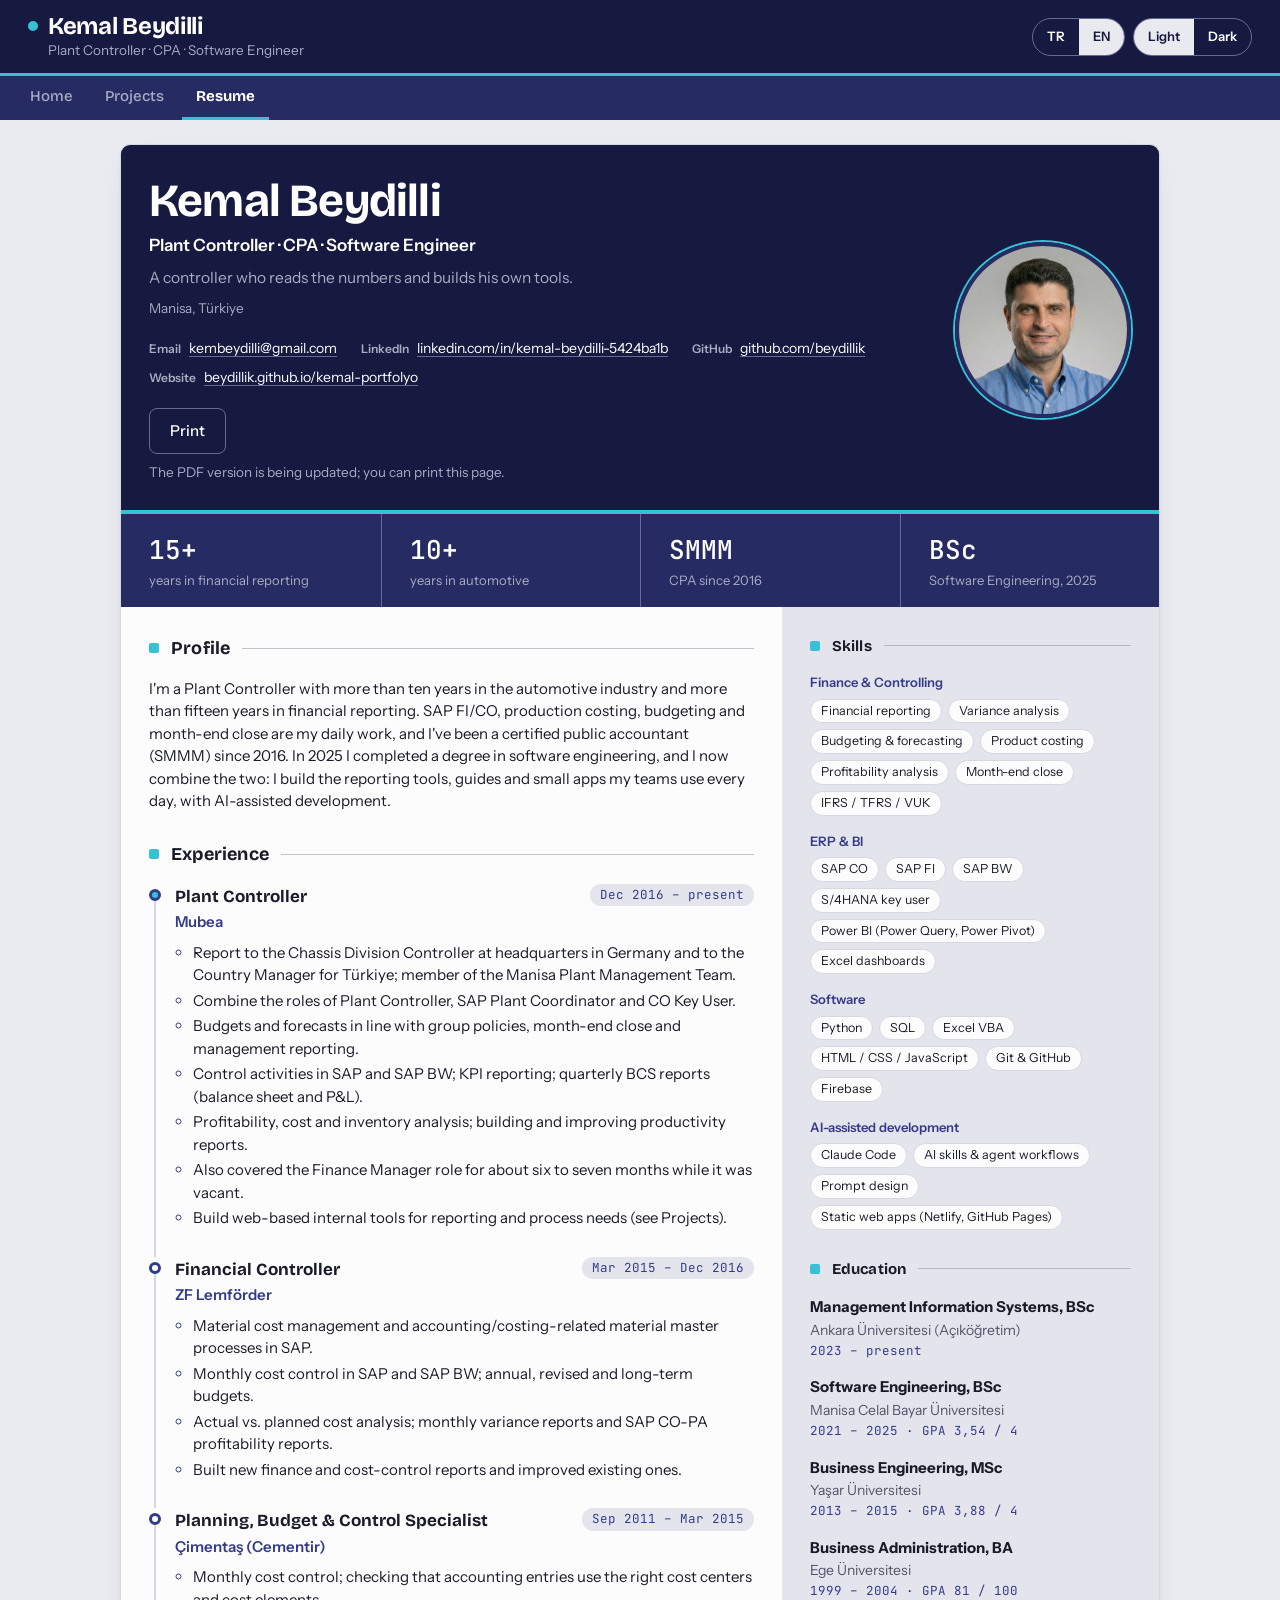
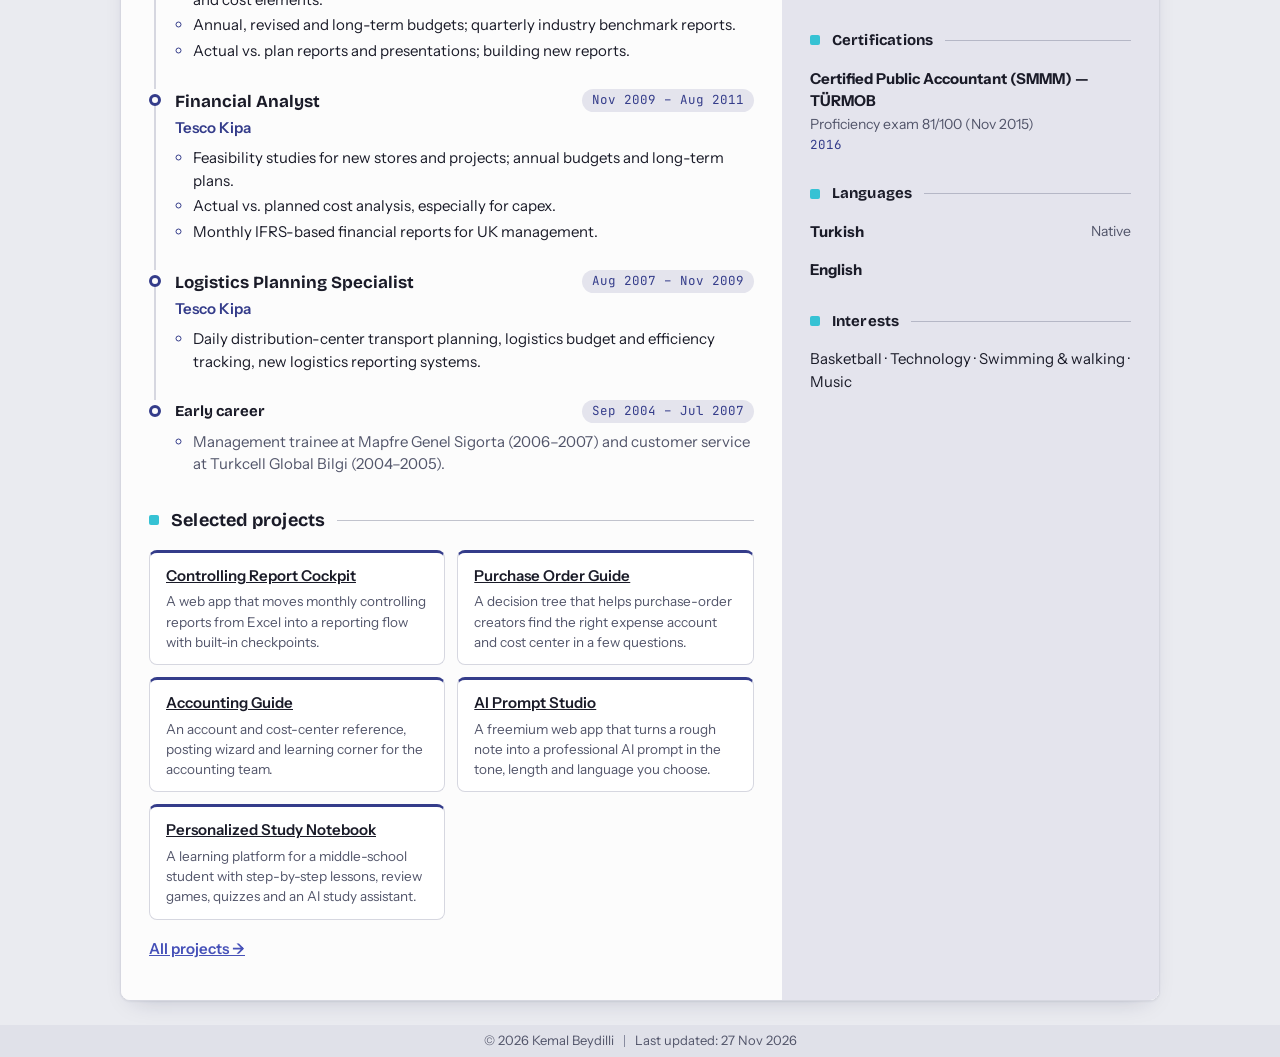
==== commit dd44bf1d: "Özgeçmiş: temadan bağımsız CV görünümü, dolgulu başlık bandı ve yan sütun Co-Authored-By: Claude Opu" ====
--- a/ozgecmis.html
+++ b/ozgecmis.html
@@ -22,86 +22,99 @@
 .bolum-baslik{margin:0;font-family:var(--font-display);font-weight:700;font-size:22px}
 .metin{margin:var(--space-2) 0 0;max-width:72ch}
 .not{margin:0;font-size:13.5px;color:var(--ink-2)}
+/* CV: site temasından bağımsız. <article class="cv" data-theme="acik"> her zaman açık tokenları kullanır;
+   başlık bandı ve rakam şeridi bant tokenlarıyla (açık/koyuda aynı) dolgulu. Renk yalnızca var(--…). */
 #ozgecmis{max-width:1040px;width:100%;margin:0 auto}
-.cv{overflow:hidden}
-.cv-ust{display:grid;grid-template-columns:1fr auto;gap:var(--space-5);align-items:start;padding:var(--space-6) var(--space-6) var(--space-5)}
+.cv{overflow:hidden;color:var(--ink);-webkit-print-color-adjust:exact;print-color-adjust:exact}
+.cv-ust{display:grid;grid-template-columns:1fr auto;gap:var(--space-6);align-items:center;padding:32px var(--space-6) 28px;background:var(--band);color:var(--band-ink);border-bottom:4px solid var(--accent)}
 .cv-kimlik{display:flex;flex-direction:column;gap:var(--space-2);min-width:0}
-.cv-kimlik h1{margin:0;font-family:var(--font-display);font-weight:700;font-size:clamp(30px,5vw,44px);line-height:1.05;letter-spacing:-.8px}
-.cv-unvan{margin:0;font-size:17px;font-weight:600;color:var(--ink)}
-.cv-slogan{margin:0;color:var(--ink-2);font-size:15.5px;max-width:52ch}
-.cv-konum{margin:0;font-size:13.5px;color:var(--ink-2)}
-.cv-kimlik .eylem{margin-top:var(--space-2)}
-.cv-foto{width:168px;height:168px;object-fit:cover;border-radius:var(--radius-md);border:1px solid var(--line);background:var(--box);display:block}
-.cv-iletisim .iletisim{list-style:none;margin:var(--space-2) 0 0;padding:0;display:flex;flex-wrap:wrap;gap:var(--space-2) var(--space-5)}
+.cv-kimlik h1{margin:0;font-family:var(--font-display);font-weight:700;font-size:clamp(30px,5vw,46px);line-height:1.04;letter-spacing:-.8px;color:var(--band-ink)}
+.cv-unvan{margin:0;font-size:17px;font-weight:600;color:var(--band-ink)}
+.cv-slogan{margin:0;color:var(--band-ink-2);font-size:15.5px;max-width:52ch}
+.cv-konum{margin:0;font-size:13.5px;color:var(--band-ink-2)}
+.cv-ust .eylem{margin-top:var(--space-3)}
+.cv-ust .dugme{background:transparent;border-color:var(--band-line);color:var(--band-ink)}
+.cv-ust .dugme.birincil{background:var(--band-on);border-color:var(--band-on);color:var(--band)}
+.cv-ust :focus-visible{outline-color:var(--band-ink)}
+.cv-ust .pdf-not{color:var(--band-ink-2)}
+.cv-foto{width:176px;height:176px;object-fit:cover;border-radius:50%;border:4px solid var(--band-2);box-shadow:0 0 0 2px var(--accent);display:block}
+.cv-iletisim .iletisim{list-style:none;margin:var(--space-3) 0 0;padding:0;display:flex;flex-wrap:wrap;gap:var(--space-2) var(--space-5)}
 .cv-iletisim li{display:flex;gap:var(--space-2);align-items:baseline;overflow-wrap:anywhere;min-width:0;font-size:14px}
-.cv-iletisim .etiket{margin:0;font-size:12px}
-.cv-rakamlar{display:grid;grid-template-columns:repeat(4,1fr);border-top:1px solid var(--line);border-bottom:1px solid var(--line);background:var(--box)}
-.cv-rakam{padding:var(--space-4) var(--space-5);display:flex;flex-direction:column;gap:2px;border-left:1px solid var(--line-2)}
+.cv-iletisim .etiket{margin:0;font-size:12px;color:var(--band-ink-2)}
+.cv-iletisim a{color:var(--band-ink);text-decoration-color:var(--band-line);text-underline-offset:3px}
+.cv-rakamlar{display:grid;grid-template-columns:repeat(4,1fr);background:var(--band-2)}
+.cv-rakam{padding:var(--space-4) var(--space-6);display:flex;flex-direction:column;gap:2px;border-left:1px solid var(--band-line)}
 .cv-rakam:first-child{border-left:0}
-.cv-rakam b{font-family:var(--font-mono);font-weight:500;font-size:24px;color:var(--ink)}
-.cv-rakam span{font-size:13px;color:var(--ink-2)}
-.cv-govde{display:grid;grid-template-columns:minmax(0,1.75fr) minmax(0,1fr)}
-.cv-ana{padding:var(--space-5) var(--space-6);display:grid;gap:var(--space-6);align-content:start}
-.cv-yan{padding:var(--space-5) var(--space-6);display:grid;gap:var(--space-5);align-content:start;border-left:1px solid var(--line);background:var(--box)}
-.cv-baslik{margin:0 0 var(--space-3);padding-bottom:var(--space-2);border-bottom:1px solid var(--line);font-family:var(--font-display);font-weight:700;font-size:19px}
+.cv-rakam b{font-family:var(--font-mono);font-weight:500;font-size:26px;color:var(--band-ink)}
+.cv-rakam span{font-size:13px;color:var(--band-ink-2)}
+.cv-govde{display:grid;grid-template-columns:minmax(0,1.75fr) minmax(0,1fr);background:var(--card)}
+.cv-ana{padding:var(--space-6);display:grid;gap:var(--space-6);align-content:start}
+.cv-yan{padding:var(--space-6);display:grid;gap:var(--space-6);align-content:start;background:var(--tint)}
+.cv-baslik{display:flex;align-items:center;gap:var(--space-3);margin:0 0 var(--space-4);font-family:var(--font-display);font-weight:700;font-size:15px;letter-spacing:.2px}
+.cv-baslik::before{content:"";width:10px;height:10px;border-radius:2px;background:var(--accent);flex:none}
+.cv-baslik::after{content:"";flex:1;height:1px;background:var(--line-3);opacity:.5}
+.cv-ana .cv-baslik{font-size:18px}
 .metin{margin:0}
 .zaman-cizgisi{list-style:none;margin:0;padding:0}
-.is{position:relative;padding:0 0 var(--space-5) 24px}
-.is::before{content:"";position:absolute;left:4px;top:12px;bottom:0;width:2px;background:var(--line)}
-.is::after{content:"";position:absolute;left:0;top:6px;width:10px;height:10px;border-radius:50%;background:var(--accent)}
+.is{position:relative;padding:0 0 var(--space-5) 26px}
+.is::before{content:"";position:absolute;left:5px;top:14px;bottom:0;width:2px;background:var(--line)}
+.is::after{content:"";position:absolute;left:0;top:5px;width:12px;height:12px;border-radius:50%;background:var(--card);border:3px solid var(--fill)}
+.is:first-child::after{background:var(--accent);border-color:var(--fill)}
 .is:last-child{padding-bottom:0}
 .is:last-child::before{display:none}
-.is-bas{display:flex;justify-content:space-between;align-items:baseline;gap:var(--space-3);flex-wrap:wrap}
+.is-bas{display:flex;justify-content:space-between;align-items:flex-start;gap:var(--space-3);flex-wrap:wrap}
 .is h3{margin:0;font-family:var(--font-display);font-weight:700;font-size:17px}
-.sirket{margin:2px 0 0;color:var(--ink-2);font-weight:600}
+.sirket{margin:2px 0 0;color:var(--code-ink);font-weight:600}
+.is-bas .tarih{background:var(--tint);color:var(--code-ink);padding:2px 10px;border-radius:var(--radius-pill);font-size:12.5px}
 .maddeler{margin:var(--space-2) 0 0;padding-left:18px}
 .maddeler li{margin:3px 0}
+.maddeler li::marker{color:var(--fill)}
 .is-kisa h3{font-size:15px}
 .is-kisa .maddeler{color:var(--ink-2)}
-.cv-projeler{list-style:none;margin:0;padding:0;display:grid;gap:var(--space-3)}
-.cv-projeler li{display:flex;flex-direction:column;gap:2px}
-.cv-projeler a{font-weight:600}
-.cv-projeler span{color:var(--ink-2);font-size:14px}
+.cv-projeler{list-style:none;margin:0;padding:0;display:grid;grid-template-columns:repeat(auto-fit,minmax(220px,1fr));gap:var(--space-3)}
+.cv-projeler li{display:flex;flex-direction:column;gap:4px;padding:var(--space-3) var(--space-4);background:var(--box);border:1px solid var(--line);border-top:3px solid var(--fill);border-radius:var(--radius-sm)}
+.cv-projeler a{font-weight:600;color:var(--ink)}
+.cv-projeler span{color:var(--ink-2);font-size:13.5px}
 .cv-tum{display:inline-flex;align-items:center;min-height:44px;margin-top:var(--space-2);font-weight:600}
-.yetkinlik{margin-bottom:var(--space-3)}
+.yetkinlik{margin-bottom:var(--space-4)}
 .yetkinlik:last-child{margin-bottom:0}
-.yetkinlik .teknoloji li{background:var(--card)}
-.yan-liste{list-style:none;margin:0;padding:0;display:grid;gap:var(--space-3)}
+.yetkinlik .etiket{color:var(--code-ink)}
+.yetkinlik .teknoloji li{background:var(--card);border-color:var(--line);color:var(--ink)}
+.yan-liste{list-style:none;margin:0;padding:0;display:grid;gap:var(--space-4)}
 .yan-liste li{display:flex;flex-direction:column;gap:1px}
 .yan-liste li span{font-size:14px;color:var(--ink-2)}
 .yan-liste li.satir{flex-direction:row;justify-content:space-between;gap:var(--space-3)}
-.yan-liste .tarih{font-size:12.5px}
+.yan-liste .tarih{font-size:12.5px;color:var(--code-ink)}
 @media (max-width:860px){
   .cv-govde{grid-template-columns:1fr}
-  .cv-yan{border-left:0;border-top:1px solid var(--line)}
   .cv-rakamlar{grid-template-columns:repeat(2,1fr)}
   .cv-rakam:nth-child(3){border-left:0}
-  .cv-rakam:nth-child(n+3){border-top:1px solid var(--line-2)}
+  .cv-rakam:nth-child(n+3){border-top:1px solid var(--band-line)}
 }
 @media (max-width:640px){
-  .cv-ust{padding:var(--space-5) var(--space-4) var(--space-4);gap:var(--space-4)}
-  .cv-foto{width:92px;height:92px}
+  .cv-ust{grid-template-columns:1fr;padding:var(--space-5) var(--space-4);gap:var(--space-4)}
+  .cv-foto{width:112px;height:112px;grid-row:1}
   .cv-iletisim .iletisim{flex-direction:column;gap:6px}
   .cv-iletisim .etiket{flex:none;min-width:64px}
   .cv-ana,.cv-yan{padding:var(--space-5) var(--space-4)}
   .cv-rakam{padding:var(--space-3) var(--space-4)}
 }
 @media print{
-  @page{size:A4;margin:12mm}
+  @page{size:A4;margin:10mm}
   .band,.bar,.alt-bant,.eylem,.pdf-not,.cv-tum{display:none}
-  body{background:var(--card);font-size:12.5px}
+  body{background:var(--card);font-size:12px}
   .govde{padding:0;max-width:none}
-  .kart{box-shadow:none;border:0}
-  .cv-ust{padding:0 0 12px}
+  .kart{box-shadow:none;border:0;border-radius:0}
+  .cv-ust{padding:18px 22px}
   .cv-foto{width:120px;height:120px}
   .cv-govde{grid-template-columns:1.75fr 1fr}
-  .cv-ana{padding:12px 16px 0 0}
-  .cv-yan{padding:12px 0 0 16px;border-top:0;border-left:1px solid var(--line)}
+  .cv-ana,.cv-yan{padding:16px 20px}
   .cv-rakamlar{grid-template-columns:repeat(4,1fr)}
+  .cv-rakam{padding:10px 20px}
   .cv-rakam:nth-child(n+3){border-top:0}
-  .cv-rakam:nth-child(3){border-left:1px solid var(--line-2)}
-  .is{break-inside:avoid}
-  a{color:var(--ink);text-decoration:none}
+  .cv-rakam:nth-child(3){border-left:1px solid var(--band-line)}
+  .is,.cv-projeler li{break-inside:avoid}
+  a{text-decoration:none}
 }
 </style>
 </head>
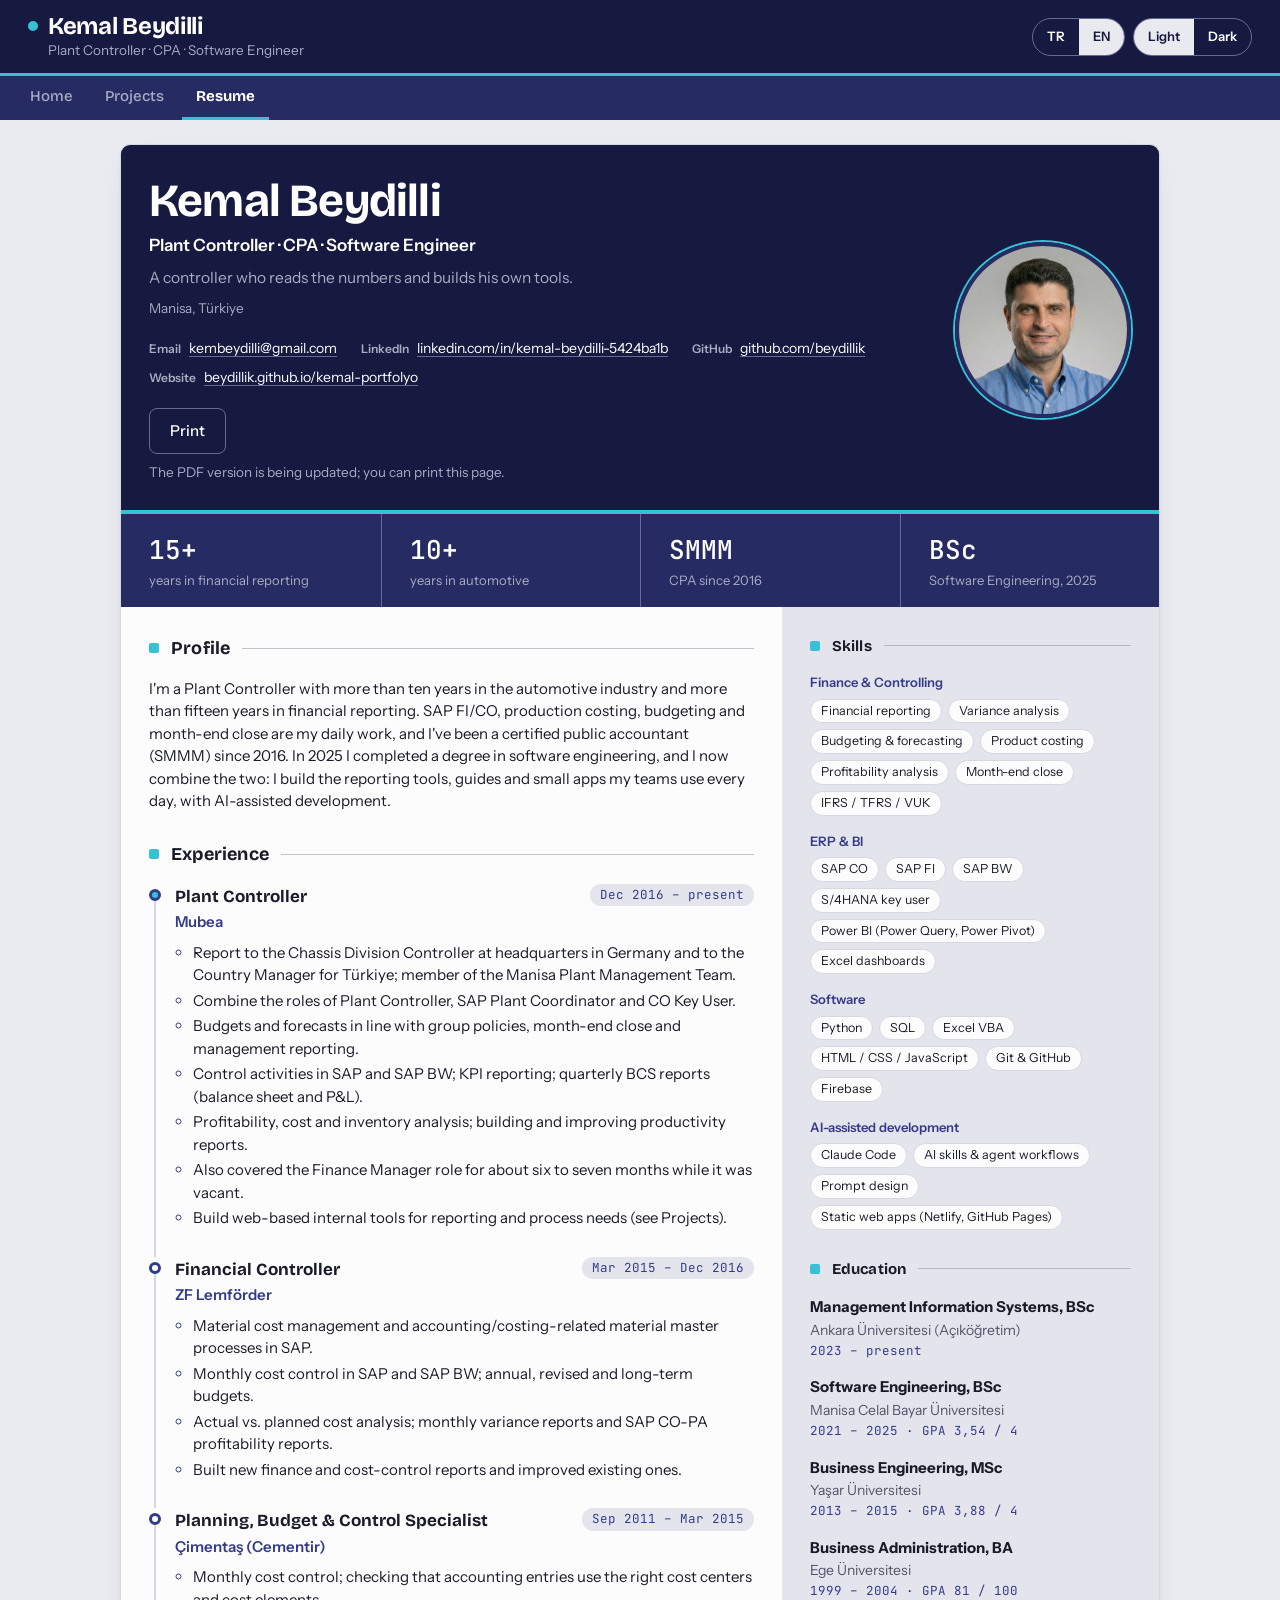
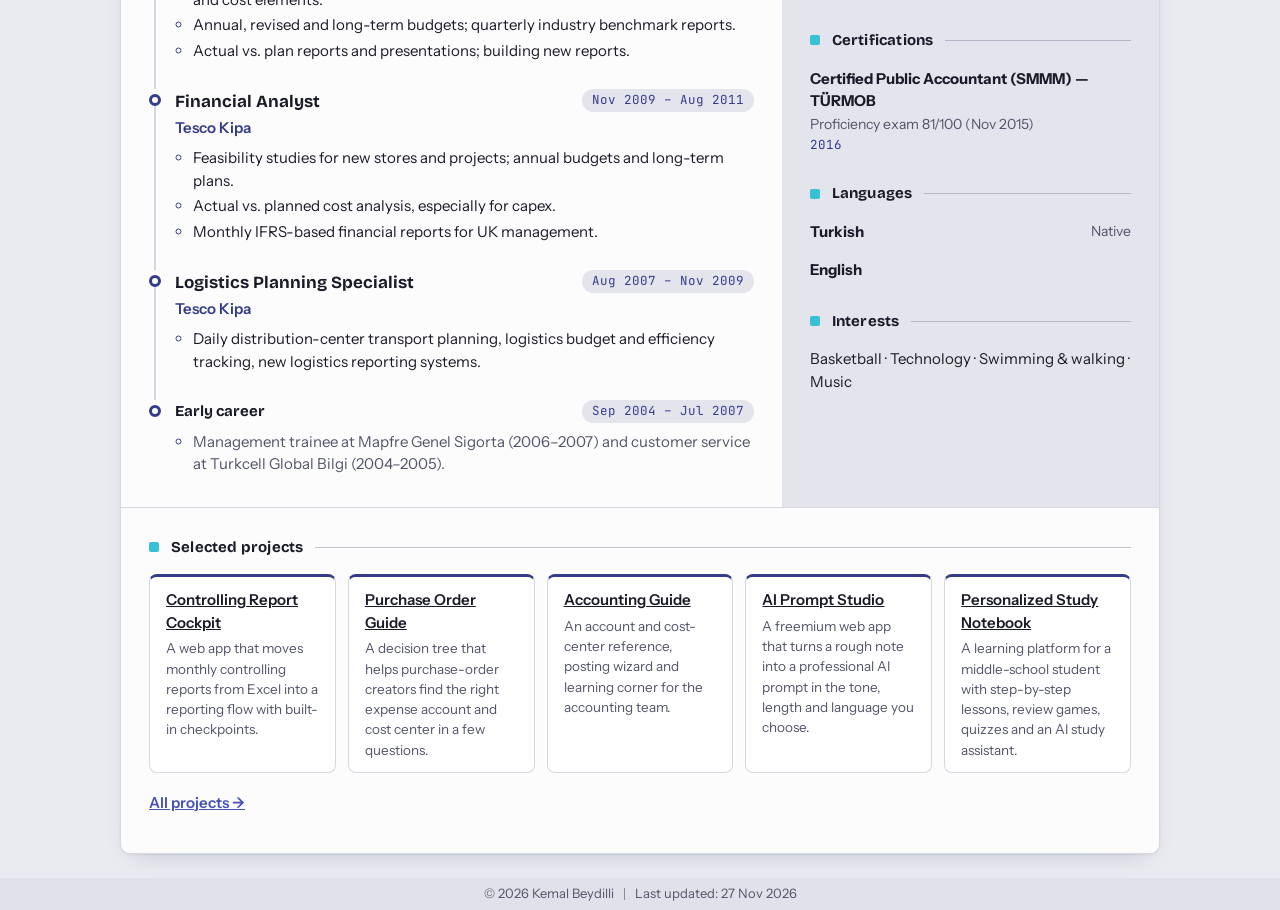
==== commit 11187c1d: "Özgeçmiş yazdırma: projeler ayrı son sayfada, bölümler sayfa sonunda bölünmüyor Co-Authored-By: Clau" ====
--- a/ozgecmis.html
+++ b/ozgecmis.html
@@ -71,7 +71,8 @@
 .maddeler li::marker{color:var(--fill)}
 .is-kisa h3{font-size:15px}
 .is-kisa .maddeler{color:var(--ink-2)}
-.cv-projeler{list-style:none;margin:0;padding:0;display:grid;grid-template-columns:repeat(auto-fit,minmax(220px,1fr));gap:var(--space-3)}
+.cv-alt{padding:var(--space-6);background:var(--card);border-top:1px solid var(--line)}
+.cv-projeler{list-style:none;margin:0;padding:0;display:grid;grid-template-columns:repeat(auto-fill,minmax(180px,1fr));gap:var(--space-3)}
 .cv-projeler li{display:flex;flex-direction:column;gap:4px;padding:var(--space-3) var(--space-4);background:var(--box);border:1px solid var(--line);border-top:3px solid var(--fill);border-radius:var(--radius-sm)}
 .cv-projeler a{font-weight:600;color:var(--ink)}
 .cv-projeler span{color:var(--ink-2);font-size:13.5px}
@@ -96,7 +97,7 @@
   .cv-foto{width:112px;height:112px;grid-row:1}
   .cv-iletisim .iletisim{flex-direction:column;gap:6px}
   .cv-iletisim .etiket{flex:none;min-width:64px}
-  .cv-ana,.cv-yan{padding:var(--space-5) var(--space-4)}
+  .cv-ana,.cv-yan,.cv-alt{padding:var(--space-5) var(--space-4)}
   .cv-rakam{padding:var(--space-3) var(--space-4)}
 }
 @media print{
@@ -107,13 +108,27 @@
   .kart{box-shadow:none;border:0;border-radius:0}
   .cv-ust{padding:18px 22px}
   .cv-foto{width:120px;height:120px}
-  .cv-govde{grid-template-columns:1.75fr 1fr}
   .cv-ana,.cv-yan{padding:16px 20px}
   .cv-rakamlar{grid-template-columns:repeat(4,1fr)}
   .cv-rakam{padding:10px 20px}
   .cv-rakam:nth-child(n+3){border-top:0}
   .cv-rakam:nth-child(3){border-left:1px solid var(--band-line)}
-  .is,.cv-projeler li{break-inside:avoid}
+  .is,.cv-projeler li,.yetkinlik,.yan-liste li,.cv-ust,.cv-rakamlar{break-inside:avoid}
+  .cv-govde{grid-template-columns:1.6fr 1fr}
+  /* İç grid'ler yazdırmada blok: Chromium grid parçalanmasında öğeler üst üste binebiliyor. */
+  .cv-ana,.cv-yan,.yan-liste{display:block}
+  .cv-ana>.cv-bolum+.cv-bolum{margin-top:16px}
+  .cv-yan>.cv-bolum+.cv-bolum{margin-top:14px}
+  .yan-liste li{margin-bottom:8px}
+  .cv-baslik{margin-bottom:8px}
+  .cv-yan .teknoloji{gap:4px}
+  .cv-yan .teknoloji li{font-size:10.5px;padding:1px 7px}
+  .maddeler li{margin:1px 0}
+  .is{padding-bottom:12px}
+  .cv-ana{gap:16px}
+  .cv-baslik{break-after:avoid}
+  .cv-alt{break-before:page;padding:16px 20px;border-top:0}
+  .cv-projeler{grid-template-columns:repeat(3,1fr)}
   a{text-decoration:none}
 }
 </style>
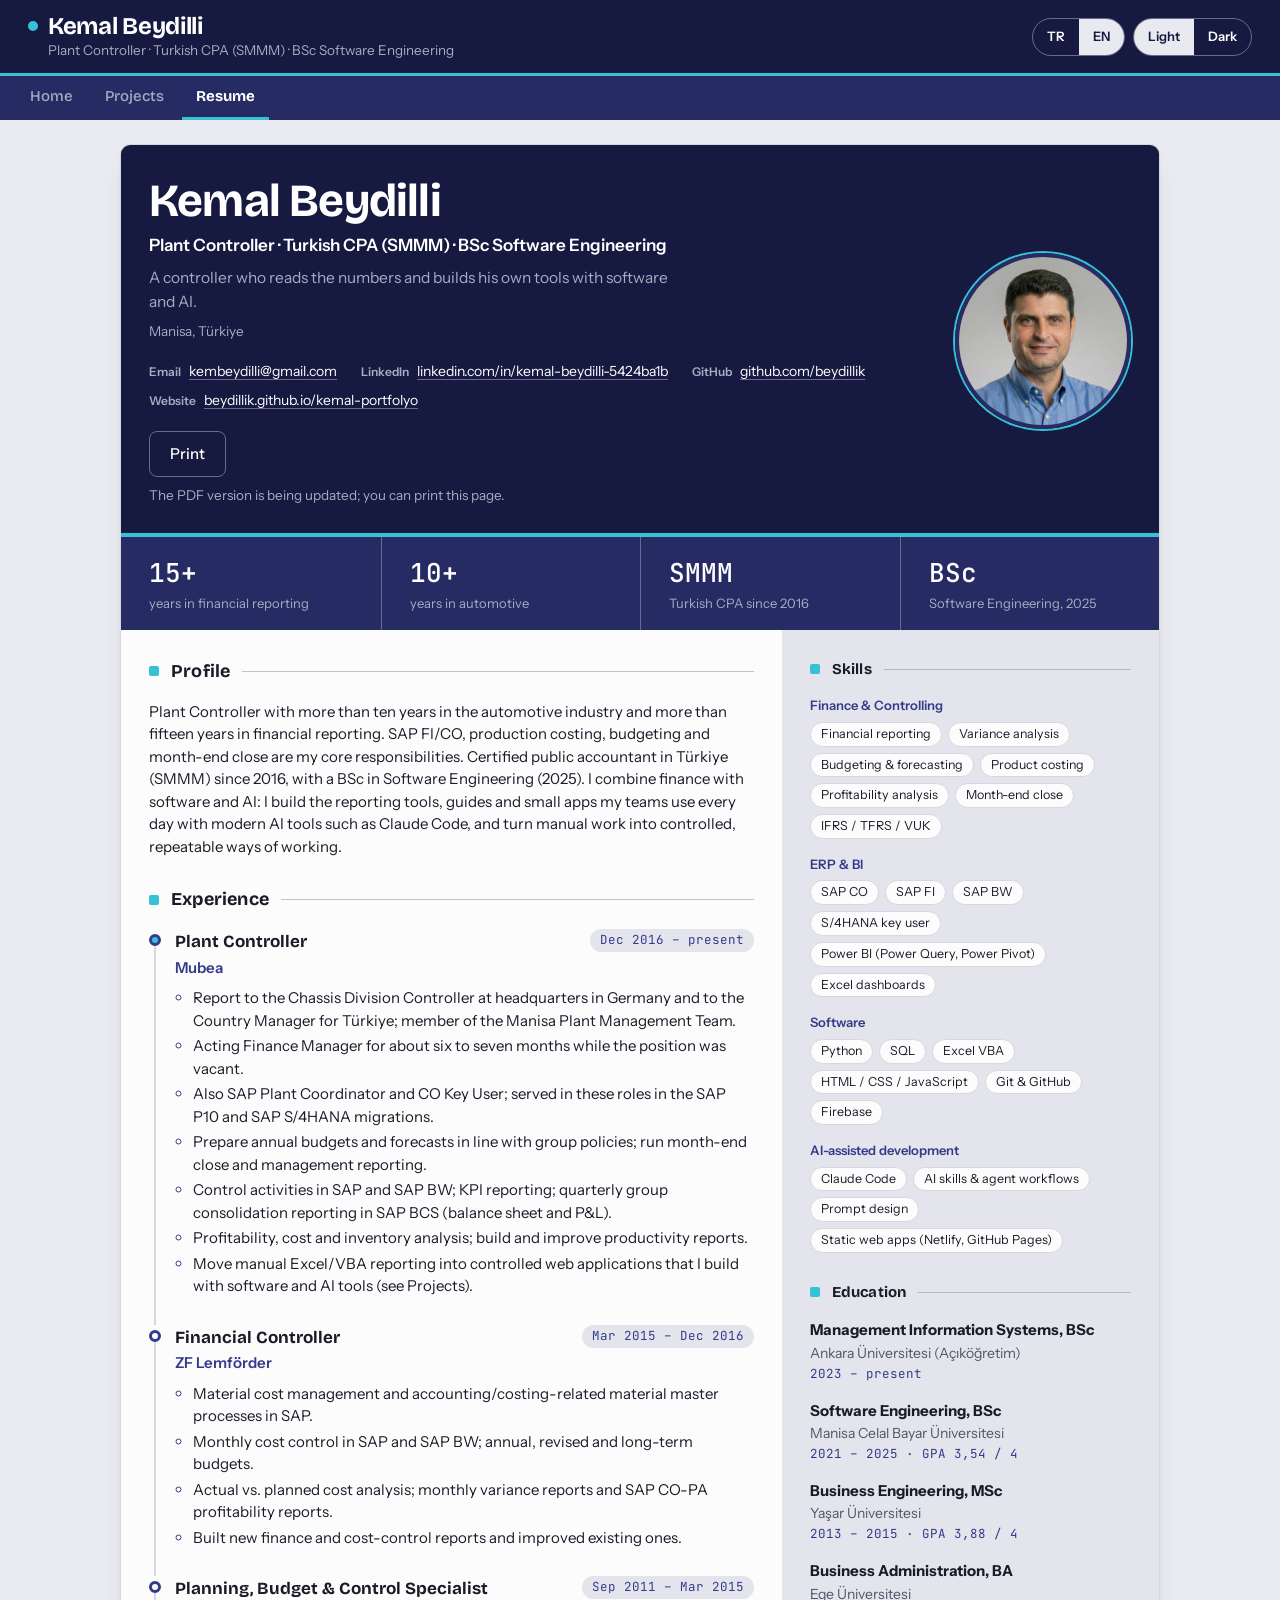
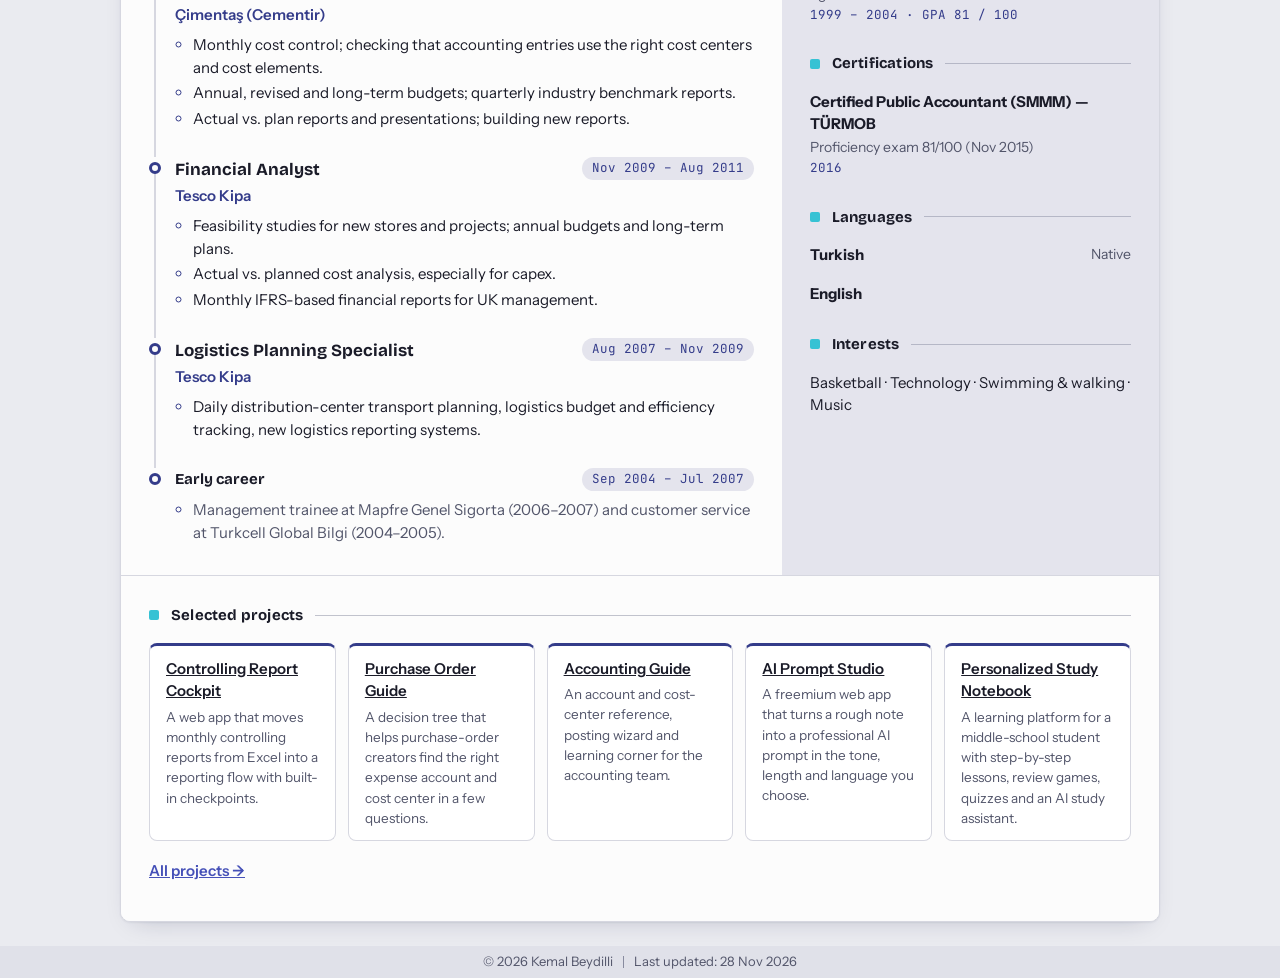
==== commit 83f4ef3b: "Özgeçmiş metni (Kemal'in kararları) + ATS uyumlu yazdırma: tek sütun, TrueType yazı tipi Co-Authored" ====
--- a/ozgecmis.html
+++ b/ozgecmis.html
@@ -102,24 +102,36 @@
 }
 @media print{
   @page{size:A4;margin:10mm}
+  /* ATS/metin çıkarımı için: sistem yazı tipleri (gömülü TrueType) ve tek sütun; okuma sırası = DOM sırası. */
+  :root{--font-display:Arial,"Liberation Sans",Helvetica,sans-serif;--font-sans:Arial,"Liberation Sans",Helvetica,sans-serif;--font-mono:Arial,"Liberation Sans",Helvetica,sans-serif}
+  .cv-govde{display:block}
+  .cv-yan{border-left:0 !important;border-top:1px solid var(--line);padding:16px 20px !important}
+  .cv-yan .teknoloji li{font-size:11px;padding:1px 8px}
+  .cv-rakamlar{grid-template-columns:repeat(4,auto) !important;justify-content:space-between;padding:0 20px}
+  .cv-rakam{flex-direction:row;align-items:baseline;gap:6px;padding:7px 0 !important;border:0 !important}
+  .cv-rakam b{font-size:16px}
+  .cv-rakam span{font-size:11px}
+  .metin{max-width:none}
   .band,.bar,.alt-bant,.eylem,.pdf-not,.cv-tum{display:none}
-  body{background:var(--card);font-size:12px}
+  body{background:var(--card);font-size:11.5px}
   .govde{padding:0;max-width:none}
   .kart{box-shadow:none;border:0;border-radius:0}
-  .cv-ust{padding:18px 22px}
-  .cv-foto{width:120px;height:120px}
+  .cv-ust{padding:14px 20px}
+  .cv-foto{width:104px;height:104px}
   .cv-ana,.cv-yan{padding:16px 20px}
   .cv-rakamlar{grid-template-columns:repeat(4,1fr)}
   .cv-rakam{padding:10px 20px}
   .cv-rakam:nth-child(n+3){border-top:0}
   .cv-rakam:nth-child(3){border-left:1px solid var(--band-line)}
   .is,.cv-projeler li,.yetkinlik,.yan-liste li,.cv-ust,.cv-rakamlar{break-inside:avoid}
-  .cv-govde{grid-template-columns:1.6fr 1fr}
   /* İç grid'ler yazdırmada blok: Chromium grid parçalanmasında öğeler üst üste binebiliyor. */
   .cv-ana,.cv-yan,.yan-liste{display:block}
   .cv-ana>.cv-bolum+.cv-bolum{margin-top:16px}
   .cv-yan>.cv-bolum+.cv-bolum{margin-top:14px}
-  .yan-liste li{margin-bottom:8px}
+  .yan-liste li{display:block;margin-bottom:4px}
+  .yan-liste li>*{display:inline}
+  .yan-liste li>*+*{margin-left:10px}
+  .yetkinlik{margin-bottom:8px}
   .cv-baslik{margin-bottom:8px}
   .cv-yan .teknoloji{gap:4px}
   .cv-yan .teknoloji li{font-size:10.5px;padding:1px 7px}
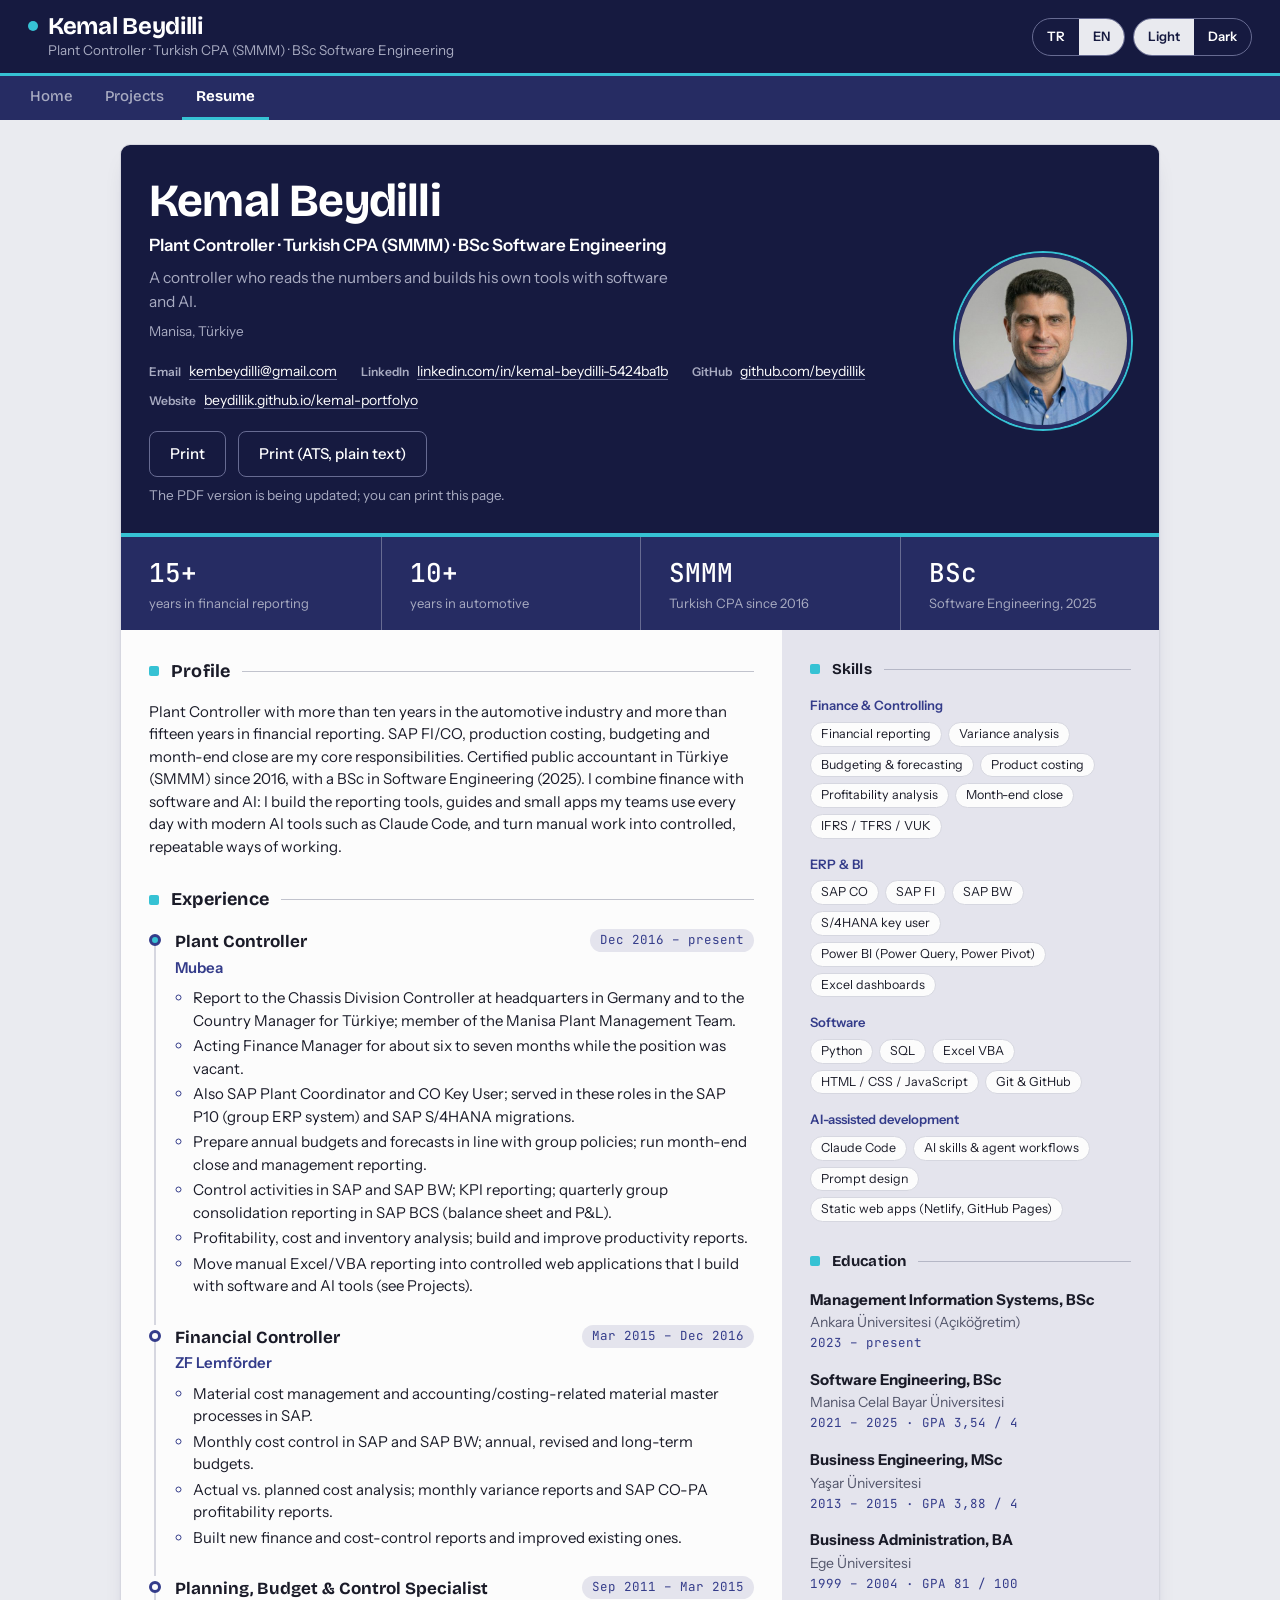
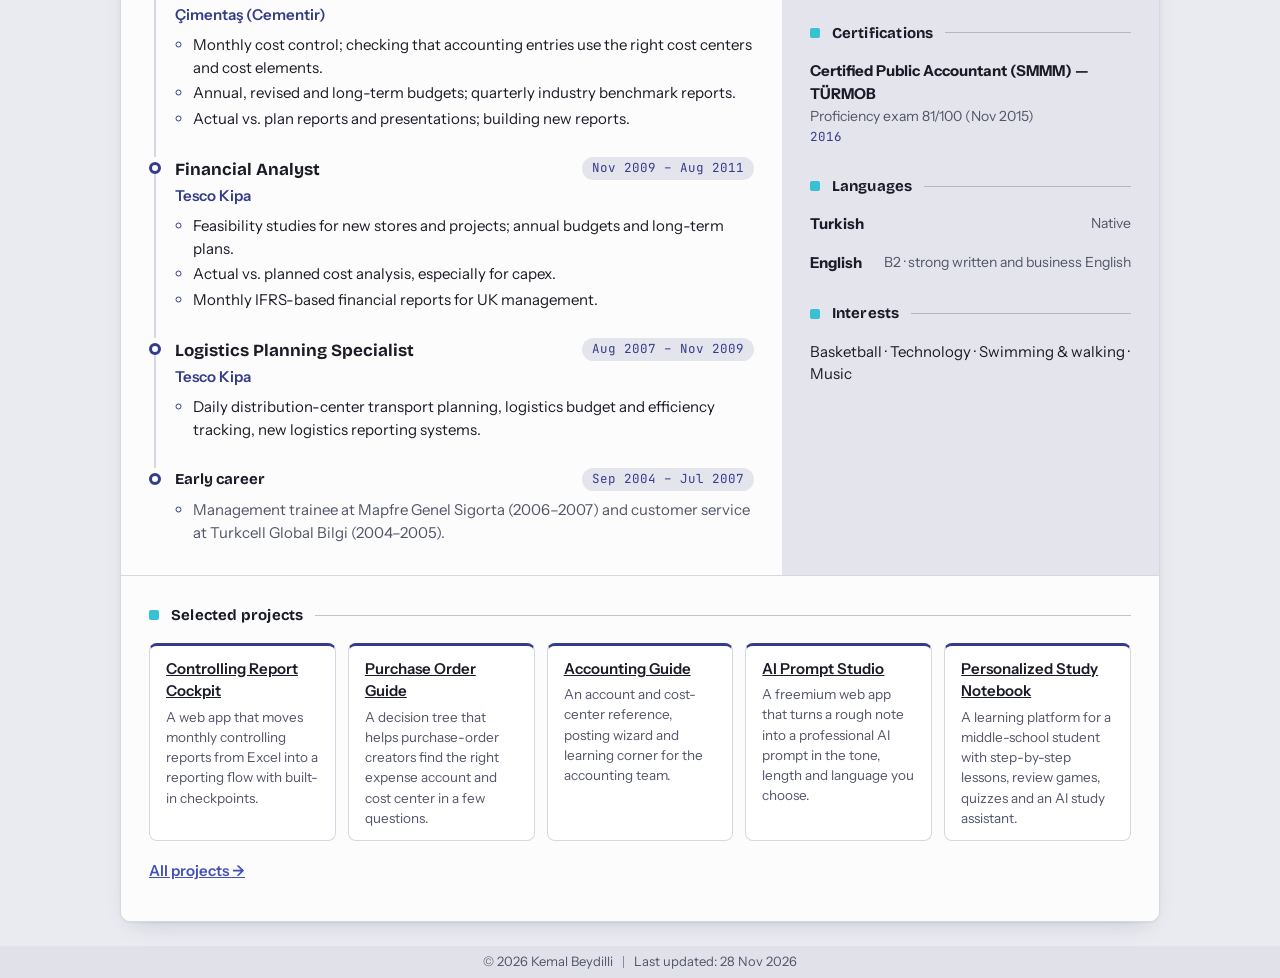
==== commit 4f45f1cb: "Özgeçmiş: ekrandaki gibi baskı, ATS baskısı ve düzenleme modu - Yazdır artık iki sütunlu ekran tasar" ====
--- a/ozgecmis.html
+++ b/ozgecmis.html
@@ -85,7 +85,22 @@
 .yan-liste li{display:flex;flex-direction:column;gap:1px}
 .yan-liste li span{font-size:14px;color:var(--ink-2)}
 .yan-liste li.satir{flex-direction:row;justify-content:space-between;gap:var(--space-3)}
-.yan-liste .tarih{font-size:12.5px;color:var(--code-ink)}
+.yan-liste .tarih{font-size:12.5px;color:var(--code-ink);white-space:normal}
+/* Düzenleme modu (?duzenle=1): düzenlenebilir alanlar kesik çizgiyle işaretli; araç çubuğu altta sabit. */
+.duz{outline:1px dashed var(--line-3);outline-offset:2px;border-radius:2px;cursor:text}
+.duz:hover{outline-color:var(--fill)}
+.duz:focus{outline:2px solid var(--accent);background:var(--tint)}
+.cv-ust .duz{outline-color:var(--band-line)}
+.cv-ust .duz:focus{outline-color:var(--band-ink);background:var(--band-2)}
+.duz:empty::before{content:"…";color:var(--ink-2)}
+.duz-liste{font-size:14px}
+body:has(.duzen-arac){padding-bottom:180px}
+.duzen-arac{position:fixed;left:0;right:0;bottom:0;z-index:20;display:flex;flex-wrap:wrap;gap:var(--space-3) var(--space-5);align-items:center;justify-content:space-between;padding:var(--space-3) var(--space-5);background:var(--card);border-top:3px solid var(--accent);box-shadow:var(--shadow-card)}
+.duz-metin{flex:1 1 420px;min-width:0}
+.duz-metin p{margin:0 0 2px}
+.duz-metin .not{font-size:12.5px}
+.duzen-arac .eylem{margin:0}
+@media (max-width:640px){.duz-metin .not{display:none}.duzen-arac{padding:var(--space-3) var(--space-4)}}
 @media (max-width:860px){
   .cv-govde{grid-template-columns:1fr}
   .cv-rakamlar{grid-template-columns:repeat(2,1fr)}
@@ -101,47 +116,78 @@
   .cv-rakam{padding:var(--space-3) var(--space-4)}
 }
 @media print{
-  @page{size:A4;margin:10mm}
-  /* ATS/metin çıkarımı için: sistem yazı tipleri (gömülü TrueType) ve tek sütun; okuma sırası = DOM sırası. */
-  :root{--font-display:Arial,"Liberation Sans",Helvetica,sans-serif;--font-sans:Arial,"Liberation Sans",Helvetica,sans-serif;--font-mono:Arial,"Liberation Sans",Helvetica,sans-serif}
-  .cv-govde{display:block}
-  .cv-yan{border-left:0 !important;border-top:1px solid var(--line);padding:16px 20px !important}
-  .cv-yan .teknoloji li{font-size:11px;padding:1px 8px}
-  .cv-rakamlar{grid-template-columns:repeat(4,auto) !important;justify-content:space-between;padding:0 20px}
-  .cv-rakam{flex-direction:row;align-items:baseline;gap:6px;padding:7px 0 !important;border:0 !important}
-  .cv-rakam b{font-size:16px}
-  .cv-rakam span{font-size:11px}
+  @page{size:A4;margin:8mm}
+  /* Ortak: site çerçevesi gizli, renkler korunur, öğeler sayfa sonunda bölünmez. */
+  .band,.bar,.alt-bant,.eylem,.pdf-not,.cv-tum,.duzen-arac{display:none !important}
+  body{background:var(--card)}
+  .govde{padding:0;max-width:none}
+  #ozgecmis{max-width:none}
+  .kart{box-shadow:none;border:0;border-radius:0}
   .metin{max-width:none}
-  .band,.bar,.alt-bant,.eylem,.pdf-not,.cv-tum{display:none}
-  body{background:var(--card);font-size:11.5px}
-  .govde{padding:0;max-width:none}
-  .kart{box-shadow:none;border:0;border-radius:0}
-  .cv-ust{padding:14px 20px}
-  .cv-foto{width:104px;height:104px}
-  .cv-ana,.cv-yan{padding:16px 20px}
+  a{text-decoration:none}
+  .is,.cv-projeler li,.yetkinlik,.yan-liste li,.cv-ust,.cv-rakamlar{break-inside:avoid}
+  .cv-baslik{break-after:avoid}
+  /* İç grid'ler blok: Chromium grid parçalanmasında öğeler üst üste binebiliyor. */
+  .cv-ana,.cv-yan,.yan-liste{display:block}
+  .cv-ana>.cv-bolum+.cv-bolum{margin-top:18px}
+  .cv-yan>.cv-bolum+.cv-bolum{margin-top:16px}
+  .yetkinlik{margin-bottom:10px}
+  .yan-liste li{margin-bottom:8px}
+  .cv-alt{break-before:page;border-top:0}
+  .cv-projeler{grid-template-columns:repeat(3,1fr)}
+  /* A4 genişliği (~735px) dar ekran kurallarını tetikler; masaüstü yerleşimine geri al. */
+  .cv-ust{grid-template-columns:1fr auto}
+  .cv-foto{grid-row:auto}
+  .cv-iletisim .iletisim{flex-direction:row;gap:4px 18px}
+  .cv-iletisim .etiket{min-width:0}
   .cv-rakamlar{grid-template-columns:repeat(4,1fr)}
-  .cv-rakam{padding:10px 20px}
   .cv-rakam:nth-child(n+3){border-top:0}
   .cv-rakam:nth-child(3){border-left:1px solid var(--band-line)}
-  .is,.cv-projeler li,.yetkinlik,.yan-liste li,.cv-ust,.cv-rakamlar{break-inside:avoid}
-  /* İç grid'ler yazdırmada blok: Chromium grid parçalanmasında öğeler üst üste binebiliyor. */
-  .cv-ana,.cv-yan,.yan-liste{display:block}
-  .cv-ana>.cv-bolum+.cv-bolum{margin-top:16px}
-  .cv-yan>.cv-bolum+.cv-bolum{margin-top:14px}
-  .yan-liste li{display:block;margin-bottom:4px}
-  .yan-liste li>*{display:inline}
-  .yan-liste li>*+*{margin-left:10px}
-  .yetkinlik{margin-bottom:8px}
-  .cv-baslik{margin-bottom:8px}
-  .cv-yan .teknoloji{gap:4px}
-  .cv-yan .teknoloji li{font-size:10.5px;padding:1px 7px}
-  .maddeler li{margin:1px 0}
-  .is{padding-bottom:12px}
-  .cv-ana{gap:16px}
-  .cv-baslik{break-after:avoid}
-  .cv-alt{break-before:page;padding:16px 20px;border-top:0}
-  .cv-projeler{grid-template-columns:repeat(3,1fr)}
-  a{text-decoration:none}
+
+  /* Görsel baskı (varsayılan): ekrandaki iki sütunlu tasarım, A4'e ölçekli. */
+  html:not(.ats-baski) body{font-size:12.5px}
+  html:not(.ats-baski) .cv-govde{display:flex;align-items:stretch}
+  html:not(.ats-baski) .cv-ana{flex:1.75 1 0;min-width:0;padding:20px 22px}
+  html:not(.ats-baski) .cv-yan{flex:1 1 0;min-width:0;padding:20px 18px}
+  html:not(.ats-baski) .cv-ust{padding:22px 22px 20px}
+  html:not(.ats-baski) .cv-kimlik h1{font-size:36px}
+  html:not(.ats-baski) .cv-foto{width:132px;height:132px}
+  html:not(.ats-baski) .cv-rakam{padding:10px 22px}
+  html:not(.ats-baski) .cv-rakam b{font-size:21px}
+  html:not(.ats-baski) .cv-ana .cv-baslik{font-size:16px}
+  html:not(.ats-baski) .is h3{font-size:15px}
+  html:not(.ats-baski) .is{padding-bottom:14px}
+  /* Uzun iş kayıtları sayfa arasında bölünebilir; başlık ilk maddeyle birlikte kalır. */
+  html:not(.ats-baski) .is{break-inside:auto}
+  html:not(.ats-baski) .is-bas{break-after:avoid;break-inside:avoid}
+  html:not(.ats-baski) .maddeler li{break-inside:avoid}
+  html:not(.ats-baski) .maddeler li{margin:2px 0}
+  html:not(.ats-baski) .cv-yan .teknoloji{gap:4px}
+  html:not(.ats-baski) .cv-yan .teknoloji li{font-size:11px;padding:1px 8px}
+  html:not(.ats-baski) .cv-alt{padding:20px 22px}
+
+  /* ATS baskısı (html.ats-baski): sistem yazı tipleri ve tek sütun; okuma sırası = DOM sırası. */
+  html.ats-baski{--font-display:Arial,"Liberation Sans",Helvetica,sans-serif;--font-sans:Arial,"Liberation Sans",Helvetica,sans-serif;--font-mono:Arial,"Liberation Sans",Helvetica,sans-serif}
+  html.ats-baski body{font-size:11.5px}
+  html.ats-baski .cv-govde{display:block}
+  html.ats-baski .cv-yan{border-left:0 !important;border-top:1px solid var(--line);padding:16px 20px}
+  html.ats-baski .cv-ana{padding:16px 20px}
+  html.ats-baski .cv-ust{padding:14px 20px}
+  html.ats-baski .cv-foto{width:104px;height:104px}
+  html.ats-baski .cv-rakamlar{grid-template-columns:repeat(4,auto);justify-content:space-between;padding:0 20px}
+  html.ats-baski .cv-rakam{flex-direction:row;align-items:baseline;gap:6px;padding:7px 0;border:0}
+  html.ats-baski .cv-rakam b{font-size:16px}
+  html.ats-baski .cv-rakam span{font-size:11px}
+  html.ats-baski .yan-liste li{display:block;margin-bottom:4px}
+  html.ats-baski .yan-liste li>*{display:inline}
+  html.ats-baski .yan-liste li>*+*{margin-left:10px}
+  html.ats-baski .yetkinlik{margin-bottom:8px}
+  html.ats-baski .cv-baslik{margin-bottom:8px}
+  html.ats-baski .cv-yan .teknoloji{gap:4px}
+  html.ats-baski .cv-yan .teknoloji li{font-size:10.5px;padding:1px 7px}
+  html.ats-baski .maddeler li{margin:1px 0}
+  html.ats-baski .is{padding-bottom:12px}
+  html.ats-baski .cv-alt{padding:16px 20px}
 }
 </style>
 </head>
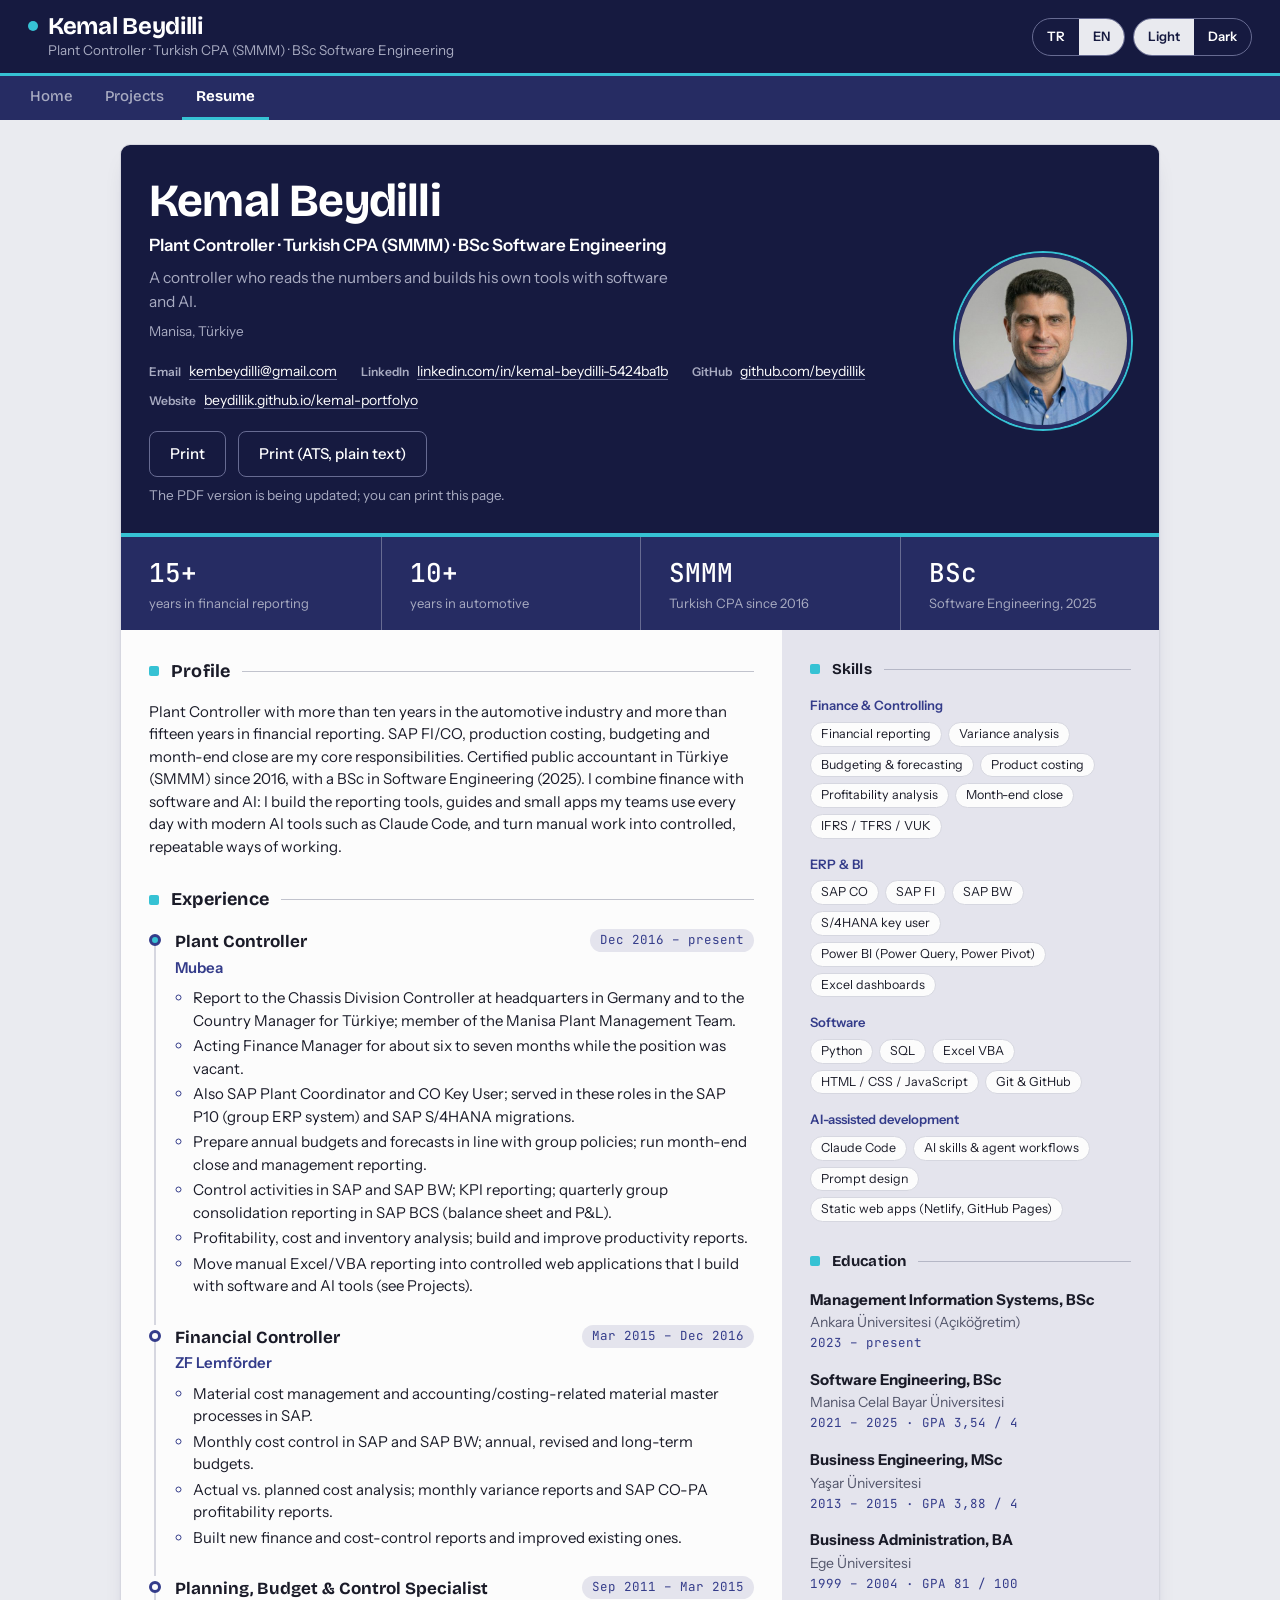
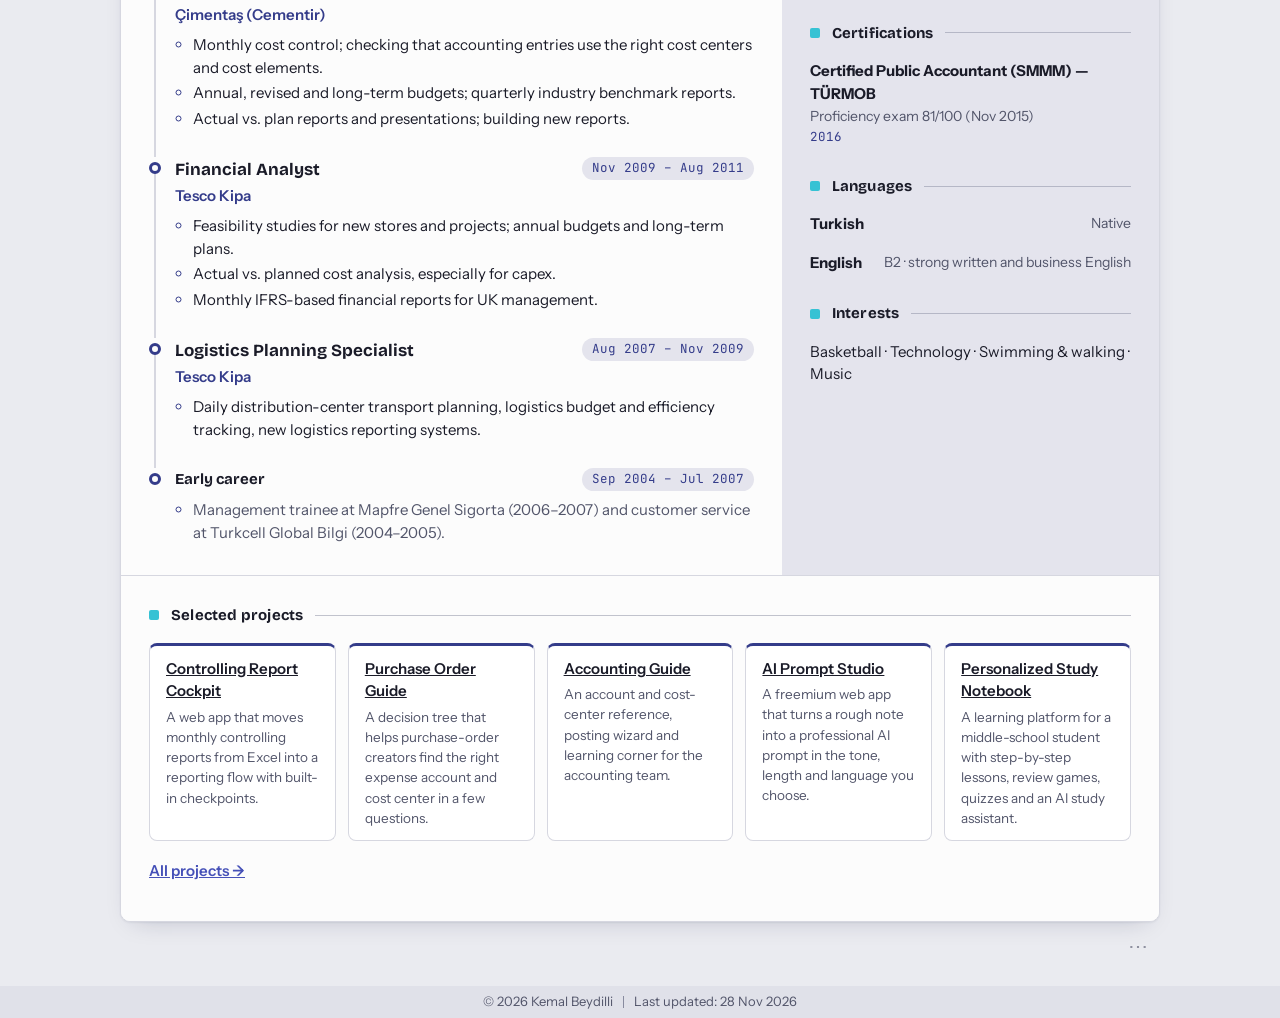
==== commit f8180149: "Özgeçmiş: düzenleme moduna ⋯ menüsünden giriş Co-Authored-By: Claude Opus 5.5 <noreply@anthropic.com" ====
--- a/ozgecmis.html
+++ b/ozgecmis.html
@@ -86,6 +86,10 @@
 .yan-liste li span{font-size:14px;color:var(--ink-2)}
 .yan-liste li.satir{flex-direction:row;justify-content:space-between;gap:var(--space-3)}
 .yan-liste .tarih{font-size:12.5px;color:var(--code-ink);white-space:normal}
+.cv-menu{display:flex;justify-content:flex-end;align-items:center;gap:var(--space-3);margin-top:var(--space-2)}
+.cv-menu-dugme{min-width:44px;min-height:32px;padding:0 var(--space-2);background:transparent;border:0;border-radius:var(--radius-sm);color:var(--ink-2);font-size:20px;line-height:1;cursor:pointer;opacity:.6}
+.cv-menu-dugme:hover,.cv-menu-dugme:focus-visible,.cv-menu-dugme[aria-expanded="true"]{opacity:1;background:var(--tint)}
+.cv-menu-oge{font-size:13.5px;font-weight:600}
 /* Düzenleme modu (?duzenle=1): düzenlenebilir alanlar kesik çizgiyle işaretli; araç çubuğu altta sabit. */
 .duz{outline:1px dashed var(--line-3);outline-offset:2px;border-radius:2px;cursor:text}
 .duz:hover{outline-color:var(--fill)}
@@ -118,7 +122,7 @@
 @media print{
   @page{size:A4;margin:8mm}
   /* Ortak: site çerçevesi gizli, renkler korunur, öğeler sayfa sonunda bölünmez. */
-  .band,.bar,.alt-bant,.eylem,.pdf-not,.cv-tum,.duzen-arac{display:none !important}
+  .band,.bar,.alt-bant,.eylem,.pdf-not,.cv-tum,.duzen-arac,.cv-menu{display:none !important}
   body{background:var(--card)}
   .govde{padding:0;max-width:none}
   #ozgecmis{max-width:none}
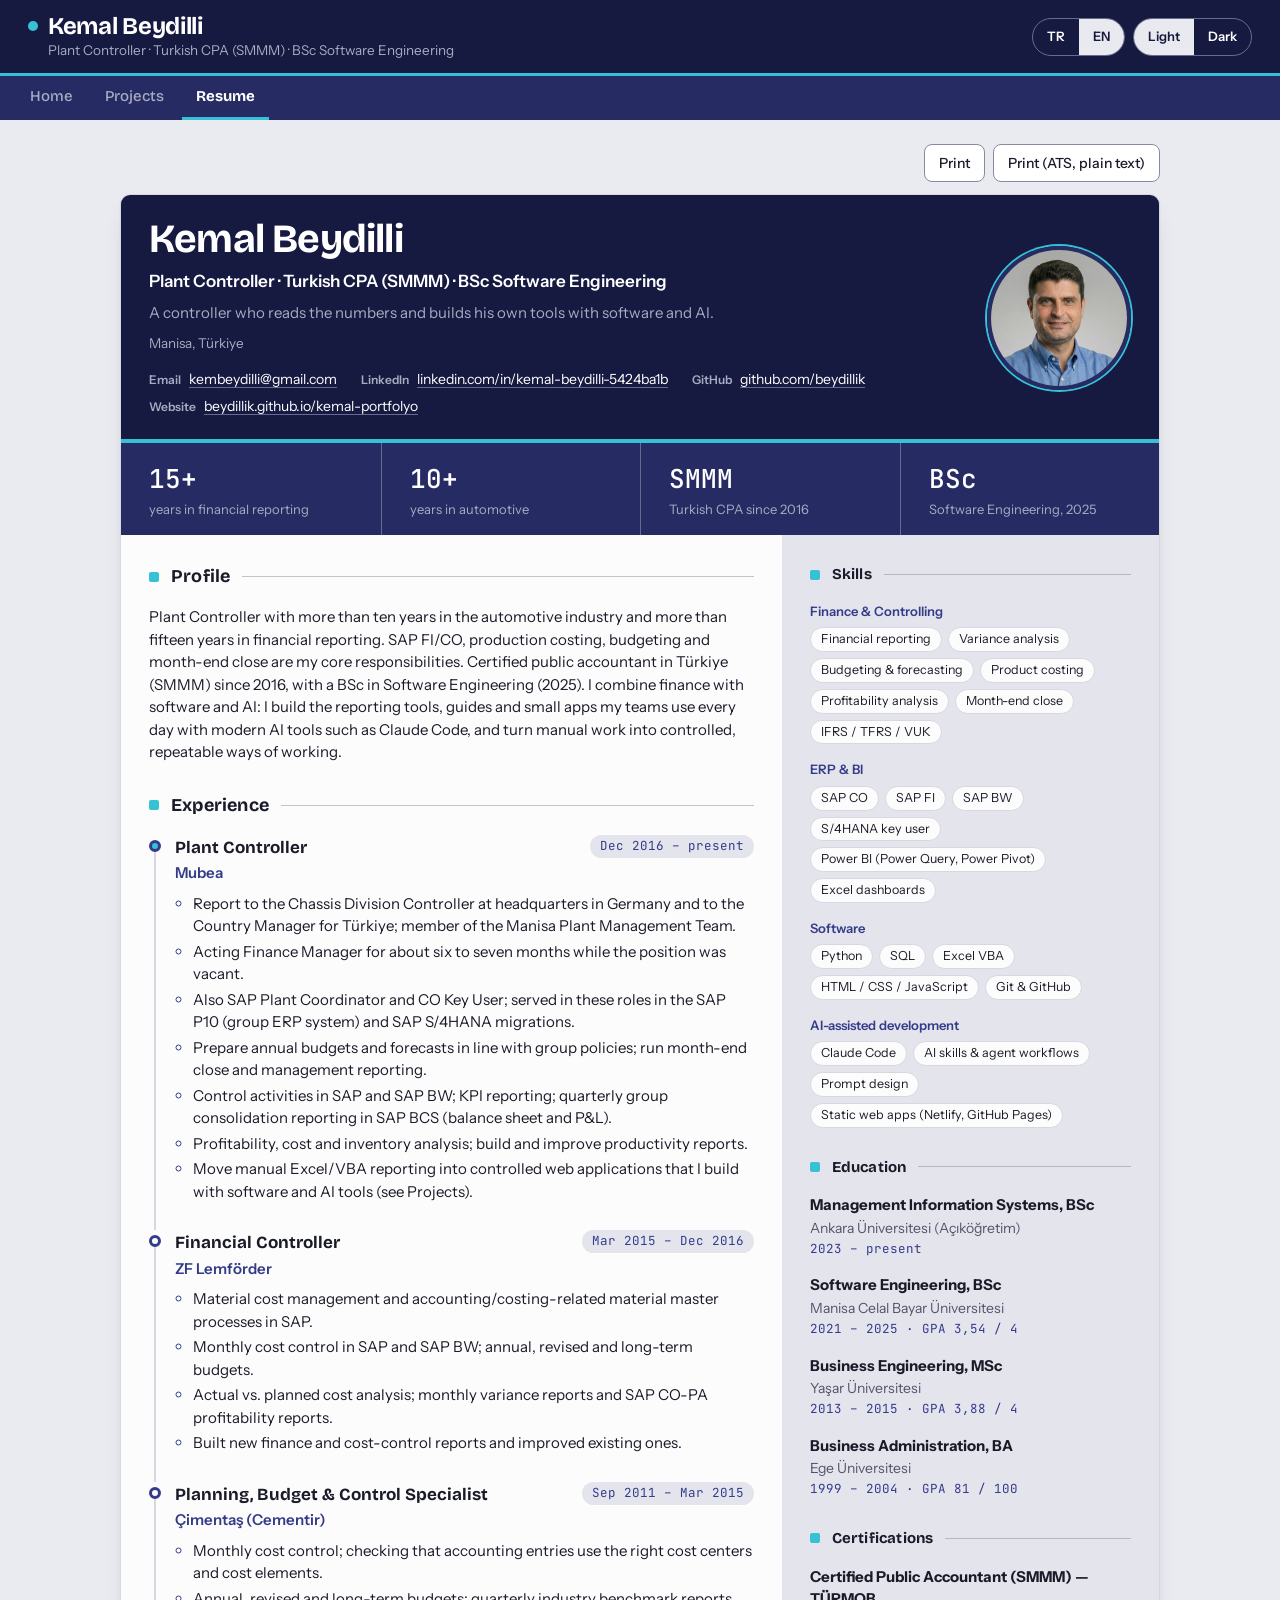
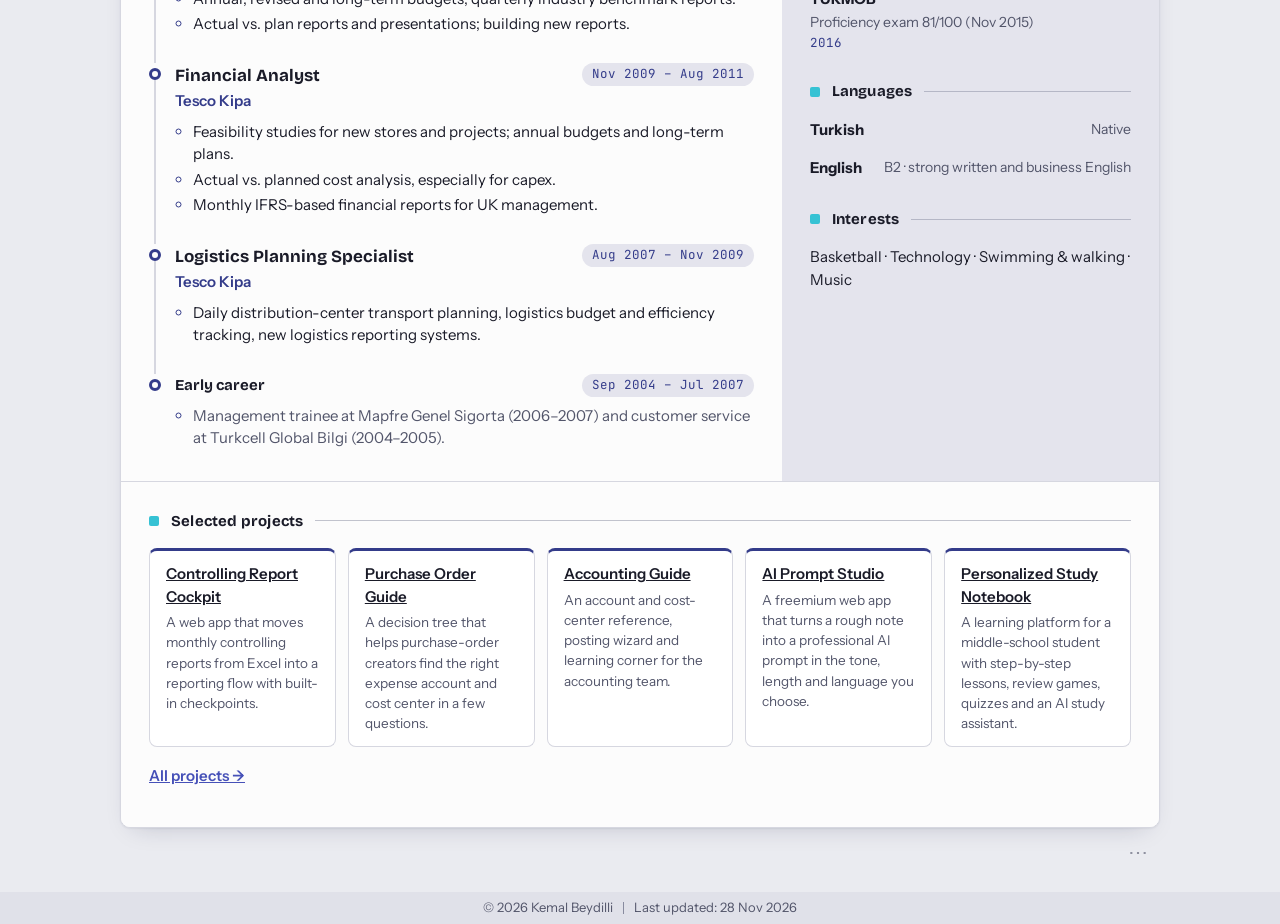
==== commit 8d14e962: "Özgeçmiş: üst alan sıkılaştırıldı, yazdırma düğmeleri kartın üstüne alındı Co-Authored-By: Claude Op" ====
--- a/ozgecmis.html
+++ b/ozgecmis.html
@@ -26,19 +26,17 @@
    başlık bandı ve rakam şeridi bant tokenlarıyla (açık/koyuda aynı) dolgulu. Renk yalnızca var(--…). */
 #ozgecmis{max-width:1040px;width:100%;margin:0 auto}
 .cv{overflow:hidden;color:var(--ink);-webkit-print-color-adjust:exact;print-color-adjust:exact}
-.cv-ust{display:grid;grid-template-columns:1fr auto;gap:var(--space-6);align-items:center;padding:32px var(--space-6) 28px;background:var(--band);color:var(--band-ink);border-bottom:4px solid var(--accent)}
+.cv-ust{display:grid;grid-template-columns:1fr auto;gap:var(--space-6);align-items:center;padding:24px var(--space-6) 22px;background:var(--band);color:var(--band-ink);border-bottom:4px solid var(--accent)}
 .cv-kimlik{display:flex;flex-direction:column;gap:var(--space-2);min-width:0}
-.cv-kimlik h1{margin:0;font-family:var(--font-display);font-weight:700;font-size:clamp(30px,5vw,46px);line-height:1.04;letter-spacing:-.8px;color:var(--band-ink)}
+.cv-kimlik h1{margin:0;font-family:var(--font-display);font-weight:700;font-size:clamp(28px,4.4vw,40px);line-height:1.04;letter-spacing:-.8px;color:var(--band-ink)}
 .cv-unvan{margin:0;font-size:17px;font-weight:600;color:var(--band-ink)}
-.cv-slogan{margin:0;color:var(--band-ink-2);font-size:15.5px;max-width:52ch}
+.cv-slogan{margin:0;color:var(--band-ink-2);font-size:15px}
 .cv-konum{margin:0;font-size:13.5px;color:var(--band-ink-2)}
-.cv-ust .eylem{margin-top:var(--space-3)}
-.cv-ust .dugme{background:transparent;border-color:var(--band-line);color:var(--band-ink)}
-.cv-ust .dugme.birincil{background:var(--band-on);border-color:var(--band-on);color:var(--band)}
+.cv-arac{justify-content:flex-end;gap:var(--space-2);margin:0 0 var(--space-3)}
+.cv-arac .dugme{min-height:38px;padding:0 14px;font-size:14px}
 .cv-ust :focus-visible{outline-color:var(--band-ink)}
-.cv-ust .pdf-not{color:var(--band-ink-2)}
-.cv-foto{width:176px;height:176px;object-fit:cover;border-radius:50%;border:4px solid var(--band-2);box-shadow:0 0 0 2px var(--accent);display:block}
-.cv-iletisim .iletisim{list-style:none;margin:var(--space-3) 0 0;padding:0;display:flex;flex-wrap:wrap;gap:var(--space-2) var(--space-5)}
+.cv-foto{width:144px;height:144px;object-fit:cover;border-radius:50%;border:4px solid var(--band-2);box-shadow:0 0 0 2px var(--accent);display:block}
+.cv-iletisim .iletisim{list-style:none;margin:var(--space-2) 0 0;padding:0;display:flex;flex-wrap:wrap;gap:6px var(--space-5)}
 .cv-iletisim li{display:flex;gap:var(--space-2);align-items:baseline;overflow-wrap:anywhere;min-width:0;font-size:14px}
 .cv-iletisim .etiket{margin:0;font-size:12px;color:var(--band-ink-2)}
 .cv-iletisim a{color:var(--band-ink);text-decoration-color:var(--band-line);text-underline-offset:3px}
